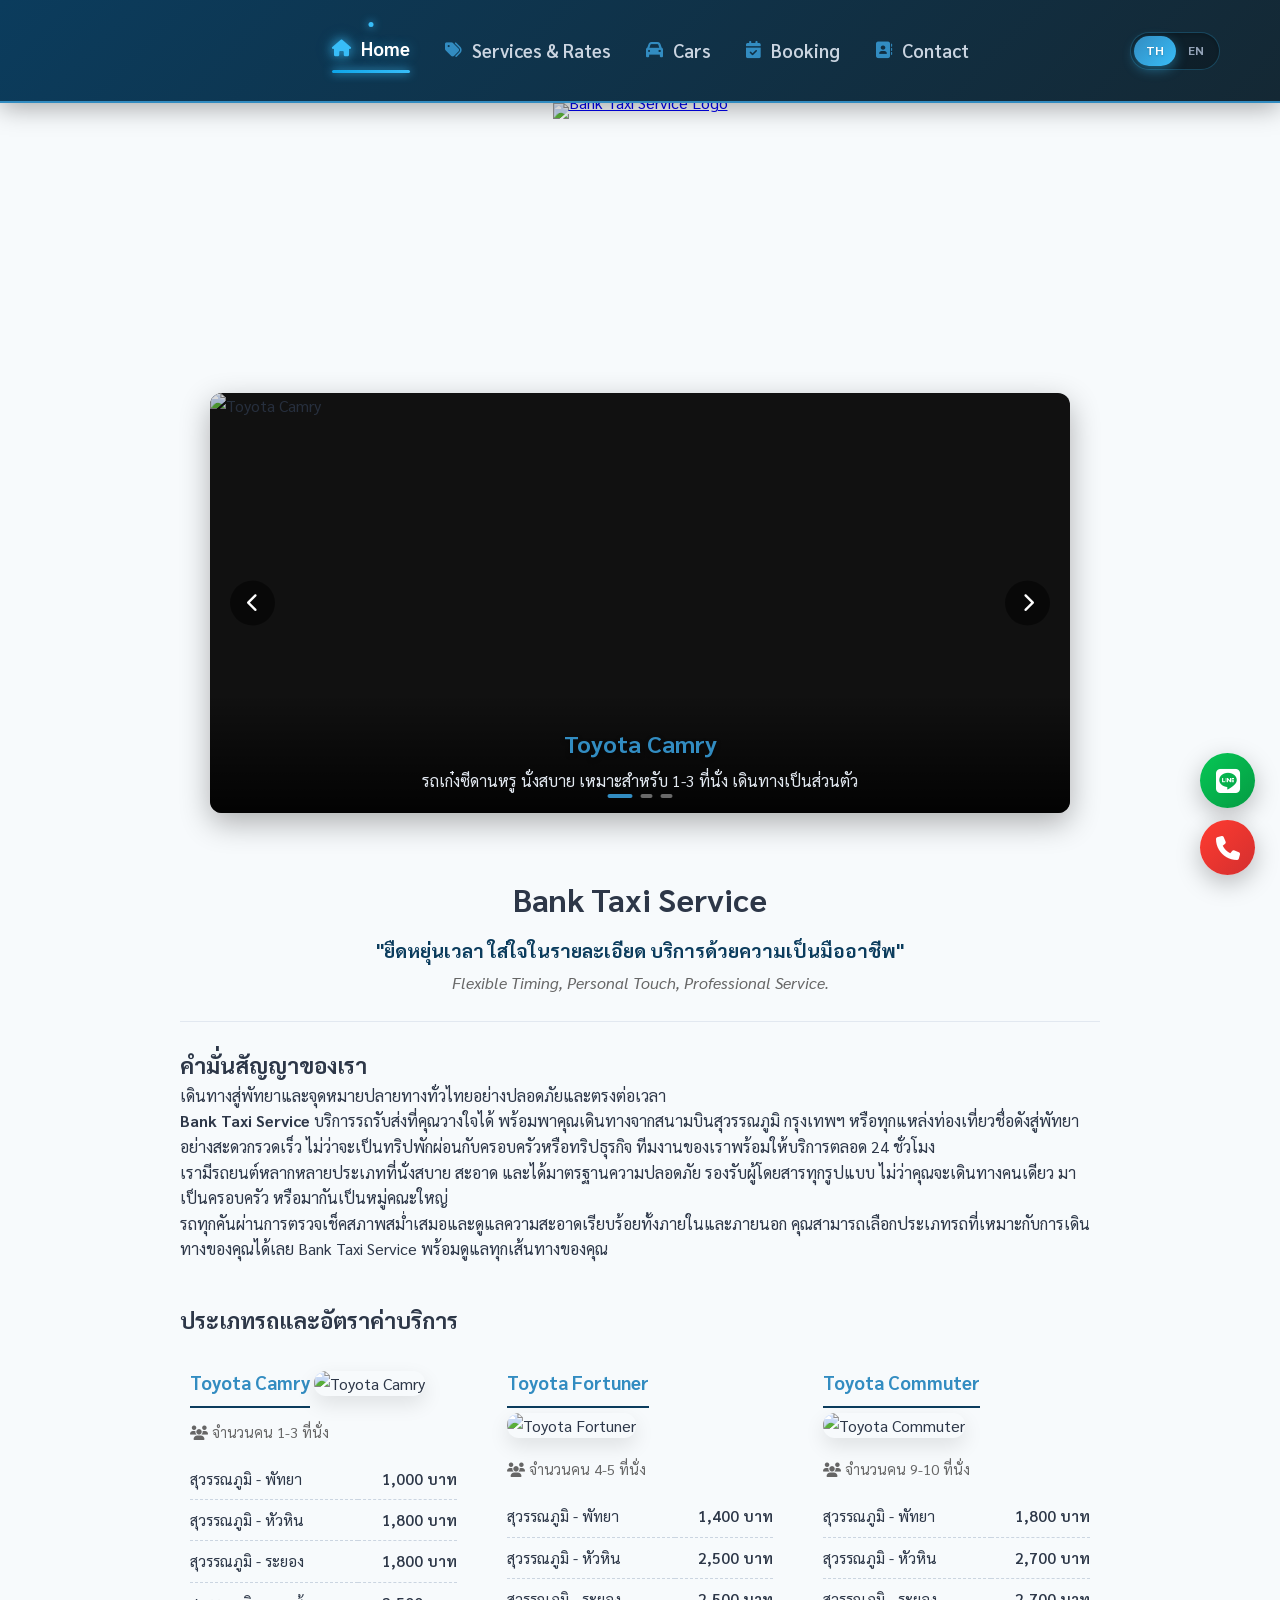
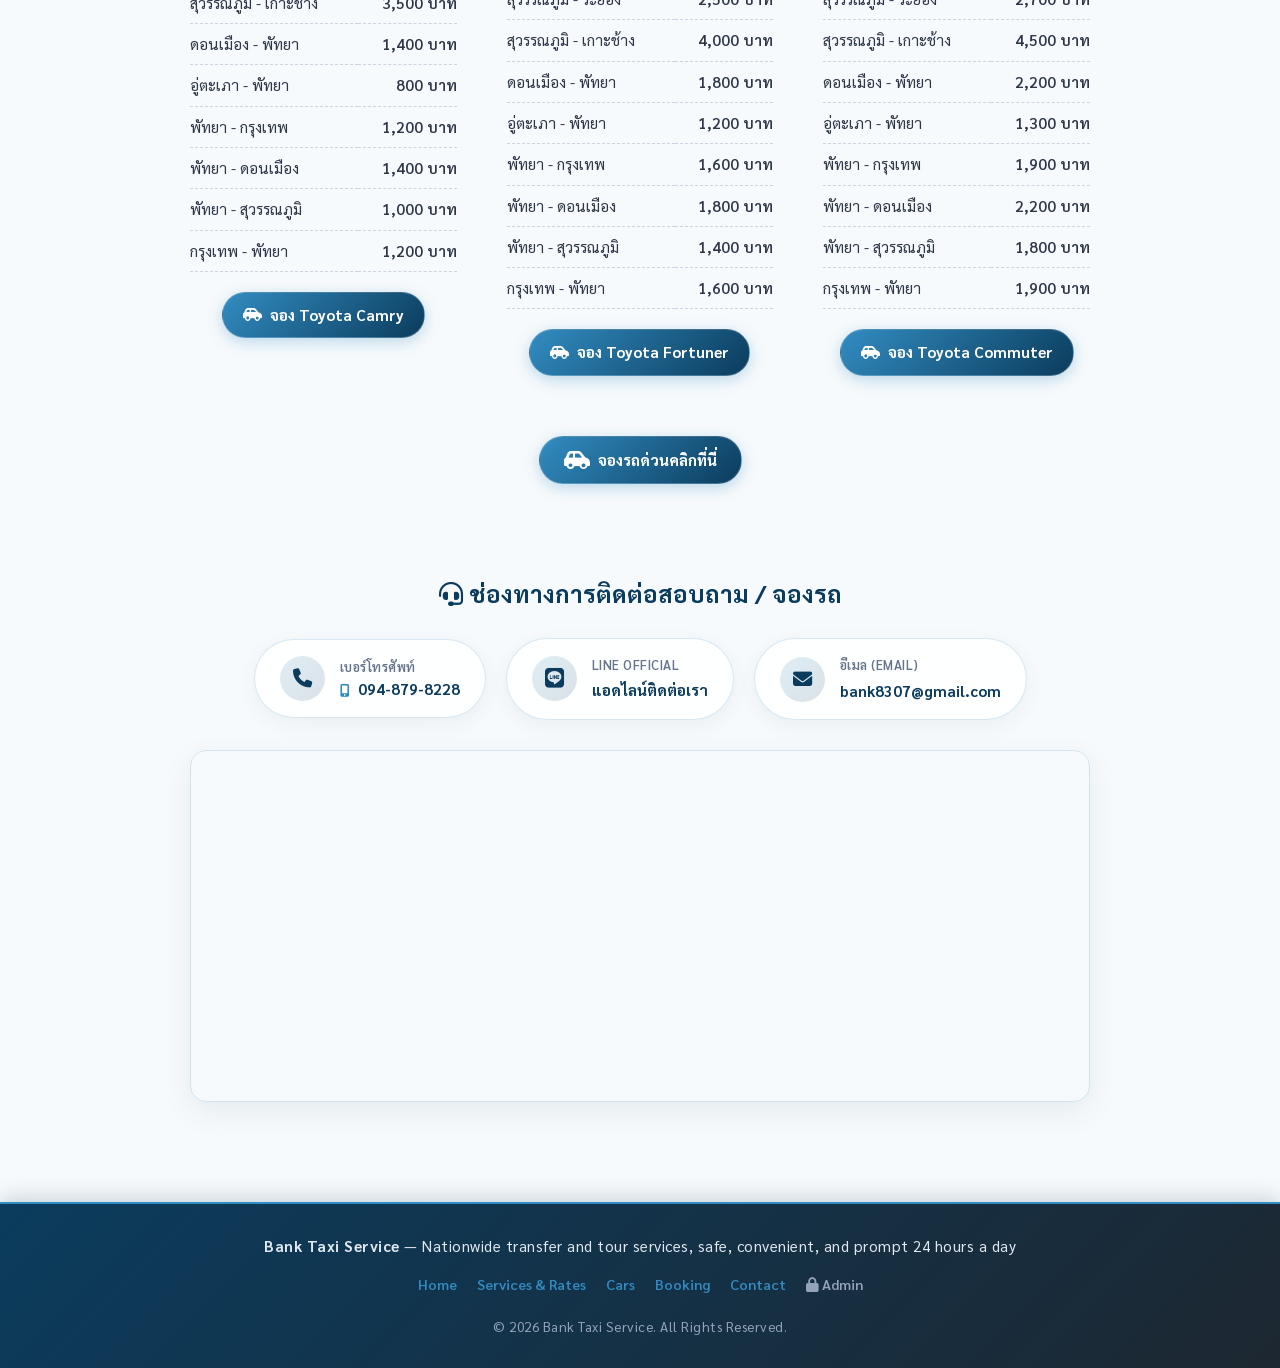
==== index.html @ 5763b97c "first commit" ====
<!DOCTYPE html>
<html lang="th">
<head>
    <meta charset="UTF-8">
    <meta name="viewport" content="width=device-width, initial-scale=1.0">
    <title>Bank Taxi Service - หน้าแรก</title>
    <link rel="stylesheet" href="style.css">
    <!-- Google Fonts - Sarabun -->
    <link href="https://fonts.googleapis.com/css2?family=Sarabun:wght@400;600;700&display=swap" rel="stylesheet">
    <!-- โหลดชุดไอคอน FontAwesome -->
    <link rel="stylesheet" href="https://cdnjs.cloudflare.com/ajax/libs/font-awesome/6.4.0/css/all.min.css">
    <style>
        :root {
            --primary: #0b3c5d;
            --secondary: #328cc1;
        }

        body {
            font-family: 'Sarabun', sans-serif;
            margin: 0;
            padding: 0;
            box-sizing: border-box;
        }

        /* 🌟 Modern Minimal & Floating Glow Header (ทันสมัย โดดเด่น ไม่มีกล่อง) */
header {
    background: linear-gradient(135deg, #0b3c5d, #142834);
    position: sticky;
    top: 0;
    z-index: 1000;
    box-shadow: 0 4px 25px rgba(0, 0, 0, 0.35);
    border-bottom: 2px solid #328cc1;
}

.header-wrapper {
    position: relative;
    max-width: 1200px;
    margin: 0 auto;
    padding: 16px 25px;
    display: flex;
    align-items: center;
    justify-content: center;
}

 /* Language Switcher */
        .language-switcher-top {
            position: absolute;
            top: 50%;
            right: 20px;
            transform: translateY(-50%);
            display: flex;
            align-items: center;
            background: rgba(0, 0, 0, 0.25);
            padding: 3px;
            border-radius: 50px;
            border: 1px solid rgba(56, 189, 248, 0.25);
            box-shadow: inset 0 2px 4px rgba(0, 0, 0, 0.2);
            z-index: 10;
        }

        .lang-btn {
            background: transparent;
            border: none;
            color: #94a3b8;
            padding: 5px 12px;
            border-radius: 50px;
            cursor: pointer;
            font-size: 0.78rem;
            font-weight: 700;
            transition: all 0.35s cubic-bezier(0.16, 1, 0.3, 1);
            text-decoration: none;
            display: inline-block;
            text-align: center;
        }

        .lang-btn:hover {
            color: #ffffff;
        }

        .lang-btn.active {
            background: linear-gradient(135deg, #328cc1, #38bdf8);
            color: #ffffff;
            box-shadow: 0 4px 12px rgba(56, 189, 248, 0.4);
            text-shadow: 0 1px 2px rgba(0, 0, 0, 0.2);
            transform: translateY(0);
        }


/* 🧭 เมนูนำทางแบบเปิดโล่ง ดีไซน์พรีเมียม */
.header-container {
    display: flex;
    justify-content: center;
    align-items: center;
}

.nav-menu {
    display: flex;
    justify-content: center;
    align-items: center;
    gap: 35px;
    list-style: none;
    margin: 0;
    padding: 0;
}

.nav-menu a {
    position: relative;
    color: #cbd5e1;
    text-decoration: none;
    font-size: 0.98rem;
    font-weight: 600;
    padding: 8px 0;
    transition: all 0.35s cubic-bezier(0.16, 1, 0.3, 1);
    display: flex;
    align-items: center;
    gap: 9px;
}

.nav-menu a i {
    font-size: 0.95rem;
    color: #328cc1;
    transition: all 0.35s ease;
}

.nav-menu a:hover {
    color: #ffffff;
    transform: translateY(-2px);
}

.nav-menu a:hover i {
    color: #38bdf8;
    transform: scale(1.2) rotate(-5deg);
}

/* 💡 ลูกเล่นเด่น: เส้นใต้เรืองแสงนุ่มนวลเวลา Hover */
.nav-menu a::after {
    content: '';
    position: absolute;
    bottom: -2px;
    left: 0;
    width: 0;
    height: 3px;
    background: linear-gradient(90deg, #328cc1, #38bdf8);
    border-radius: 3px;
    transition: width 0.35s cubic-bezier(0.16, 1, 0.3, 1);
}

.nav-menu a:hover::after {
    width: 100%;
}

/* ⭐ ดีไซน์เฉพาะหน้า Active: เลือกอันไหนอันนั้นเด่นและสวยเตะตาที่สุด */
.nav-menu a.active {
    color: #ffffff;
    font-weight: 700;
    text-shadow: 0 0 12px rgba(56, 189, 248, 0.4);
}

.nav-menu a.active i {
    color: #38bdf8;
    filter: drop-shadow(0 0 6px rgba(56, 189, 248, 0.6));
}

.nav-menu a.active::after {
    width: 100%;
    background: linear-gradient(90deg, #0ea5e9, #38bdf8);
    box-shadow: 0 0 10px #38bdf8;
}

/* จุดแสงประกายเล็กๆ บนเมนูที่เลือก (เพิ่มมิติความล้ำสมัย) */
.nav-menu a.active::before {
    content: '';
    position: absolute;
    top: -6px;
    left: 50%;
    transform: translateX(-50%);
    width: 5px;
    height: 5px;
    background: #38bdf8;
    border-radius: 50%;
    box-shadow: 0 0 8px #38bdf8;
}

/* 📱 Responsive สำหรับมือถือ */
@media (max-width: 768px) {
    .header-wrapper {
        padding: 12px 15px;
        justify-content: space-between;
    }
    
    .language-switcher-top {
        position: static;
        transform: none;
    }

    .header-container {
        width: 100%;
        overflow-x: auto;
        justify-content: flex-start;
        scrollbar-width: none; 
    }
    .header-container::-webkit-scrollbar {
        display: none;
    }

    .nav-menu {
        gap: 22px;
    }

    .nav-menu a {
        font-size: 0.88rem;
        white-space: nowrap;
    }
}

        /* 🌐 ปุ่มเปลี่ยนภาษาดีไซน์โมเดิร์นแคปซูลพรีเมียม ลอยมุมขวาบนสุด */
.language-switcher-top {
    position: absolute;
    top: 50%;
    right: 20px;
    transform: translateY(-50%);
    display: flex;
    align-items: center;
    background: rgba(0, 0, 0, 0.25);
    padding: 3px;
    border-radius: 50px;
    border: 1px solid rgba(56, 189, 248, 0.25);
    box-shadow: inset 0 2px 4px rgba(0, 0, 0, 0.2);
    z-index: 10;
}

.lang-btn {
    background: transparent;
    border: none;
    color: #94a3b8;
    padding: 5px 12px;
    border-radius: 50px;
    cursor: pointer;
    font-size: 0.78rem;
    font-weight: 700;
    transition: all 0.35s cubic-bezier(0.16, 1, 0.3, 1);
    text-decoration: none;
    display: inline-block;
    text-align: center;
}

.lang-btn:hover {
    color: #ffffff;
}

.lang-btn.active {
    background: linear-gradient(135deg, #328cc1, #38bdf8);
    color: #ffffff;
    box-shadow: 0 4px 12px rgba(56, 189, 248, 0.4);
    text-shadow: 0 1px 2px rgba(0, 0, 0, 0.2);
    transform: translateY(0);
}

/* 📱 Responsive สำหรับมือถือ */
@media (max-width: 768px) {
    .language-switcher-top {
        position: static;
        transform: none;
        margin-left: auto;
    }
}

       /* 🧭 จัดระเบียบเมนูด้านในสไตล์โมเดิร์นพรีเมียม */
.header-container {
    display: flex;
    justify-content: center;
    align-items: center;
    flex-wrap: wrap;
    padding-right: 0; /* เอาที่เว้นขวาออกเพราะปุ่มภาษาลอยอิสระแล้ว */
}

.nav-menu {
    display: flex;
    justify-content: center;
    align-items: center;
    gap: 35px;
    flex-wrap: wrap;
    list-style: none;
    margin: 0;
    padding: 0;
}

.nav-menu a {
    position: relative;
    color: #cbd5e1;
    text-decoration: none;
    font-size: 1.15rem; /* ขยายขนาดตัวอักษรให้เด่นชัดขึ้นตามต้องการ */
    font-weight: 600;
    padding: 8px 0;
    border-radius: 0; /* เอาความโค้งบล็อกออก */
    background: transparent !important; /* ตัดพื้นหลังบล็อกออกทั้งหมด */
    display: flex;
    align-items: center;
    gap: 10px;
    transition: all 0.35s cubic-bezier(0.16, 1, 0.3, 1);
}

.nav-menu a i {
    font-size: 1.05rem;
    color: #328cc1;
    transition: all 0.35s ease;
}

/* เอฟเฟกต์เมื่อชี้เมาส์ (Hover) */
.nav-menu a:hover {
    color: #ffffff;
    transform: translateY(-3px);
    background: transparent !important;
}

.nav-menu a:hover i {
    color: #38bdf8;
    transform: scale(1.2) rotate(-5deg);
}

/* เส้นเรืองแสงวิ่งรองรับด้านล่างเวลานำเมาส์ไปชี้ */
.nav-menu a::after {
    content: '';
    position: absolute;
    bottom: -2px;
    left: 0;
    width: 0;
    height: 3px;
    background: linear-gradient(90deg, #328cc1, #38bdf8);
    border-radius: 3px;
    transition: width 0.35s cubic-bezier(0.16, 1, 0.3, 1);
}

.nav-menu a:hover::after {
    width: 100%;
}

/* ⭐ ดีไซน์เฉพาะหน้า Active: เลือกอันไหนอันนั้นเด่นสะดุดตาที่สุด */
.nav-menu a.active {
    color: #ffffff !important;
    font-weight: 700;
    background: transparent !important;
    transform: translateY(-2px);
    text-shadow: 0 0 12px rgba(56, 189, 248, 0.4);
}

.nav-menu a.active i {
    color: #38bdf8;
    filter: drop-shadow(0 0 6px rgba(56, 189, 248, 0.6));
}

.nav-menu a.active::after {
    width: 100%;
    background: linear-gradient(90deg, #0ea5e9, #38bdf8);
    box-shadow: 0 0 10px #38bdf8;
}

/* จุดแสงประกายเล็กๆ ด้านบนเมนูที่เลือก เพิ่มความล้ำสมัย */
.nav-menu a.active::before {
    content: '';
    position: absolute;
    top: -4px;
    left: 50%;
    transform: translateX(-50%);
    width: 5px;
    height: 5px;
    background: #38bdf8;
    border-radius: 50%;
    box-shadow: 0 0 8px #38bdf8;
}

/* 📱 Responsive สำหรับมือถือ */
@media (max-width: 768px) {
    .nav-menu {
        gap: 22px;
    }
    .nav-menu a {
        font-size: 0.95rem;
    }
}

        /* พื้นที่ใส่โลโก้ */
        .logo-area {
            display: flex;
            justify-content: center;
            align-items: center;
            width: 100%;
            margin-bottom: -100px;
        }

        .logo-area a {
            display: inline-block;
            line-height: 0;
            border: none !important;
            outline: none !important;
            background: transparent !important;
            box-shadow: none !important;
        }

        .logo-area img {
            height: 400px; 
            max-height: 40vh;
            width: auto;   
            display: block;
            border: none !important;
            outline: none !important;
            box-shadow: none !important;
            background: transparent !important;
        }

        /* 🎬 สไตล์สไลด์โชว์รถแบบภาพยนตร์ (Cinematic Slider) */
        .car-slider-section {
            max-width: 900px;
            margin: 30px auto 40px auto;
            position: relative;
            padding: 0 20px;
        }

        .cinema-slider {
            position: relative;
            width: 100%;
            height: 420px;
            background: #111;
            border-radius: 12px;
            overflow: hidden;
            box-shadow: 0 10px 30px rgba(0,0,0,0.3);
        }

        .slide-item {
            position: absolute;
            top: 0;
            left: 0;
            width: 100%;
            height: 100%;
            opacity: 0;
            visibility: hidden;
            transition: opacity 1s ease-in-out, transform 1s ease-in-out;
            transform: scale(1.05);
            display: flex;
            flex-direction: column;
            justify-content: flex-end;
        }

        .slide-item.active {
            opacity: 1;
            visibility: visible;
            transform: scale(1);
        }

        .slide-item img {
            position: absolute;
            top: 0;
            left: 0;
            width: 100%;
            height: 100%;
            object-fit: cover;
            filter: brightness(0.85);
        }

        /* กล่องข้อความบรรยายใต้ภาพสไตล์หนัง */
        .slide-caption {
            position: relative;
            z-index: 2;
            background: linear-gradient(to top, rgba(0,0,0,0.85), transparent);
            color: #ffffff;
            padding: 30px 20px 20px 20px;
            text-align: center;
        }

        .slide-caption h3 {
            margin: 0 0 5px 0;
            font-size: 1.5rem;
            color: #328cc1;
            text-shadow: 0 2px 4px rgba(0,0,0,0.5);
        }

        .slide-caption p {
            margin: 0;
            font-size: 1rem;
            color: #e2e8f0;
        }

        /* ปุ่มกดเลื่อนซ้าย-ขวา */
        .slider-btn {
            position: absolute;
            top: 50%;
            transform: translateY(-50%);
            background: rgba(0, 0, 0, 0.5);
            color: white;
            border: none;
            width: 45px;
            height: 45px;
            border-radius: 50%;
            cursor: pointer;
            font-size: 1.2rem;
            z-index: 10;
            transition: background 0.3s, transform 0.3s;
            display: flex;
            align-items: center;
            justify-content: center;
        }

        .slider-btn:hover {
            background: rgba(11, 60, 93, 0.8);
            transform: translateY(-50%) scale(1.1);
        }

        .prev-btn { left: 20px; }
        .next-btn { right: 20px; }

        /* จุดไข่ปลาบอกตำแหน่งสไลด์ */
        .slider-dots {
            position: absolute;
            bottom: 15px;
            left: 50%;
            transform: translateX(-50%);
            display: flex;
            gap: 8px;
            z-index: 10;
        }

        .dot {
            width: 12px;
            height: 4px;
            background: rgba(255, 255, 255, 0.4);
            border-radius: 2px;
            cursor: pointer;
            transition: background 0.3s, width 0.3s;
        }

        .dot.active {
            background: #328cc1;
            width: 25px;
        }

        /* Container พื้นหลังเรียบ */
        .container {
            max-width: 1000px;
            margin: 40px auto;
            padding: 20px 40px;
            background: transparent;
        }

        .centered-flex-row {
            display: flex;
            justify-content: center;
            align-items: center;
            gap: 15px;
            flex-wrap: wrap;
            text-align: center;
        }

        /* ตารางราคา */
        .rates-section {
            margin-top: 40px;
        }
        .rates-grid {
            display: grid;
            grid-template-columns: repeat(auto-fit, minmax(280px, 1fr));
            gap: 30px;
            margin-top: 20px;
        }
        .rate-column {
            background: transparent;
            padding: 0;
            box-shadow: none;
            border: none;
        }
        .rate-column h3 {
            color: var(--secondary);
            margin-bottom: 5px;
            border-bottom: 2px solid var(--primary);
            padding-bottom: 8px;
            display: inline-block;
        }
        .rate-column table {
            width: 100%;
            border-collapse: collapse;
            margin-top: 15px;
        }
        .rate-column table td {
            padding: 8px 0;
            border-bottom: 1px dashed #cbd5e1;
            font-size: 0.95rem;
        }
        .rate-column table td:last-child {
            text-align: right;
            font-weight: 600;
        }
        /* จัดแต่งรูปภาพในคอลัมน์ตารางราคาให้สวยงามและขนาดพอดี */
.rate-column img {
    width: 100%;
    height: 180px;
    object-fit: cover;
    border-radius: 8px;
    margin-bottom: 10px;
    box-shadow: 0 4px 10px rgba(0, 0, 0, 0.1);
}

        /* Responsive สำหรับมือถือทุกขนาดหน้าจอ */
        @media (max-width: 768px) {
            .header-wrapper {
                padding: 10px 10px;
            }
            .language-switcher-top {
                top: 6px;
                right: 10px;
            }
            .lang-btn {
                padding: 2px 6px;
                font-size: 0.7rem;
            }
            .header-container {
                padding-right: 50px;
                padding-top: 5px;
            }
            .nav-menu {
                gap: 8px;
            }
            .nav-menu a {
                font-size: 0.8rem;
                padding: 4px 8px;
            }
            .cinema-slider {
                height: 250px;
            }
            .container {
                padding: 15px 20px;
                margin: 20px auto;
            }
            .logo-area {
                margin-bottom: -50px;
            }
            .logo-area img {
                height: 250px;
            }
        }
        /* สไตล์ปุ่มจองรถสุดพรีเมียมและโดดเด่น */
.btn-booking-glow {
    display: inline-flex;
    align-items: center;
    gap: 10px;
    background: linear-gradient(135deg, #328cc1, #0b3c5d);
    color: #ffffff !important;
    padding: 14px 35px;
    font-size: 1.15rem;
    font-weight: 700;
    text-decoration: none;
    border-radius: 50px; /* ขอบมนวงรี ทันสมัย */
    box-shadow: 0 6px 20px rgba(50, 140, 193, 0.4);
    transition: all 0.3s ease;
    animation: pulseGlow 2s infinite; /* เอฟเฟกต์กระพริบเบาๆ ดึงดูดสายตา */
}

.btn-booking-glow:hover {
    transform: translateY(-4px) scale(1.03);
    box-shadow: 0 10px 25px rgba(50, 140, 193, 0.6);
    background: linear-gradient(135deg, #0b3c5d, #328cc1);
}

/* เอฟเฟกต์แสงเงากระพริบเบาๆ ดึงดูดความสนใจ */
@keyframes pulseGlow {
    0% {
        box-shadow: 0 0 0 0 rgba(50, 140, 193, 0.4);
    }
    70% {
        box-shadow: 0 0 0 15px rgba(50, 140, 193, 0);
    }
    100% {
        box-shadow: 0 0 0 0 rgba(50, 140, 193, 0);
    }
}
/* 🌟 ปุ่มลัดติดต่อด่วนลอยมุมขวาล่าง (Floating Contact) - สมูทขึ้น */
.floating-contact {
    position: fixed;
    bottom: 25px;
    right: 25px;
    display: flex;
    flex-direction: column;
    gap: 12px;
    z-index: 999;
}

.float-btn {
    width: 55px;
    height: 55px;
    border-radius: 50%;
    display: flex;
    align-items: center;
    justify-content: center;
    color: #ffffff;
    font-size: 1.5rem;
    box-shadow: 0 8px 25px rgba(0,0,0,0.2);
    transition: all 0.4s cubic-bezier(0.16, 1, 0.3, 1); /* ค่าความสมูทระดับพรีเมียม */
    text-decoration: none;
}

.float-btn.line {
    background: linear-gradient(135deg, #06c755, #059b43);
}

.float-btn.phone {
    background: linear-gradient(135deg, #ff3b30, #d32f2f);
}

.float-btn:hover {
    transform: scale(1.15) translateY(-5px);
    box-shadow: 0 14px 35px rgba(0,0,0,0.3);
}

/* 📞 กล่องรวมช่องทางการติดต่อสไตล์โมเดิร์น */
.contact-card-section {
    background: transparent;
    padding: 30px 10px;
    margin: 40px auto;
    text-align: center;
}

.contact-card-section h3 {
    font-size: 1.5rem;
    color: var(--primary);
    margin-bottom: 25px;
    font-weight: 700;
}

.contact-grid {
    display: flex;
    justify-content: center;
    align-items: center;
    flex-wrap: wrap;
    gap: 20px;
    margin-top: 15px;
}

.contact-item {
    display: flex;
    align-items: center;
    gap: 15px;
    background: rgba(255, 255, 255, 0.9);
    backdrop-filter: blur(12px);
    padding: 16px 25px;
    border-radius: 50px;
    border: 1px solid rgba(50, 140, 193, 0.15);
    box-shadow: 0 8px 25px rgba(11, 60, 93, 0.05);
    transition: all 0.4s cubic-bezier(0.16, 1, 0.3, 1); /* เอฟเฟกต์ยกตัวนุ่มนวล */
}

.contact-item:hover {
    transform: translateY(-6px);
    border-color: var(--secondary);
    box-shadow: 0 14px 30px rgba(50, 140, 193, 0.12);
    background: #ffffff;
}

.contact-icon {
    width: 45px;
    height: 45px;
    background: linear-gradient(135deg, rgba(50, 140, 193, 0.12), rgba(11, 60, 93, 0.12));
    color: var(--primary);
    border-radius: 50%;
    display: flex;
    align-items: center;
    justify-content: center;
    font-size: 1.2rem;
    transition: all 0.4s ease;
}

.contact-item:hover .contact-icon {
    background: var(--primary);
    color: #ffffff;
}

.contact-details {
    text-align: left;
}

.contact-details h4 {
    margin: 0 0 2px 0;
    font-size: 0.8rem;
    color: #64748b;
    font-weight: 600;
    text-transform: uppercase;
    letter-spacing: 0.5px;
}

.contact-details a, .contact-details p {
    margin: 0;
    font-size: 0.95rem;
    font-weight: 700;
    color: #0b3c5d;
    text-decoration: none;
    line-height: 1.4;
    transition: color 0.3s ease;
}

.contact-details a:hover {
    color: var(--secondary);
}

.phone-group {
    display: flex;
    flex-direction: column;
    gap: 3px;
}

.phone-link {
    font-size: 0.95rem;
    font-weight: 700;
    color: #0b3c5d;
    text-decoration: none;
}

/* 🗺️ สไตล์กล่องแผนที่พรีเมียม สมูทเข้ากับเว็บ */
.map-container {
    max-width: 900px;
    margin: 30px auto 10px auto;
    border-radius: 16px;
    overflow: hidden;
    border: 1px solid rgba(50, 140, 193, 0.2);
    box-shadow: 0 10px 30px rgba(11, 60, 93, 0.08);
    transition: all 0.4s ease;
}

.map-container:hover {
    box-shadow: 0 15px 35px rgba(11, 60, 93, 0.15);
}

.map-container iframe {
    width: 100%;
    height: 350px;
    border: 0;
    display: block;
}

.float-btn {
    width: 55px;
    height: 55px;
    border-radius: 50%;
    display: flex;
    align-items: center;
    justify-content: center;
    color: #ffffff;
    font-size: 1.5rem;
    box-shadow: 0 8px 25px rgba(0,0,0,0.25);
    transition: all 0.3s cubic-bezier(0.4, 0, 0.2, 1);
    text-decoration: none;
}

.float-btn.line {
    background: linear-gradient(135deg, #06c755, #059b43);
}

.float-btn.phone {
    background: linear-gradient(135deg, #ff3b30, #d32f2f);
}

.float-btn:hover {
    transform: scale(1.12) translateY(-4px);
    box-shadow: 0 12px 30px rgba(0,0,0,0.35);
}

/* 📞 กล่องรวมช่องทางการติดต่อสไตล์โมเดิร์น (ไม่เป็นบล็อกทึบ) */
.contact-card-section {
    background: transparent; /* เอาพื้นหลังบล็อกออก ให้กลกลืนไปกับหน้าเว็บ */
    padding: 30px 10px;
    margin: 40px auto;
    text-align: center;
}

.contact-card-section h3 {
    font-size: 1.5rem;
    color: var(--primary);
    margin-bottom: 25px;
    font-weight: 700;
}

.contact-grid {
    display: flex;
    justify-content: center;
    align-items: center;
    flex-wrap: wrap;
    gap: 20px;
    margin-top: 15px;
}

.contact-item {
    display: flex;
    align-items: center;
    gap: 15px;
    background: rgba(255, 255, 255, 0.85);
    backdrop-filter: blur(10px); /* เพิ่มลูกเล่นกระจกฝ้า (Glassmorphism) */
    padding: 16px 25px;
    border-radius: 50px; /* ทำทรงแคปซูลมนสวยงาม ไม่เป็นเหลี่ยม */
    border: 1px solid rgba(50, 140, 193, 0.2);
    box-shadow: 0 6px 20px rgba(11, 60, 93, 0.06);
    transition: all 0.3s ease;
}

.contact-item:hover {
    transform: translateY(-5px);
    border-color: var(--secondary);
    box-shadow: 0 12px 25px rgba(50, 140, 193, 0.15);
    background: #ffffff;
}

.contact-icon {
    width: 45px;
    height: 45px;
    background: linear-gradient(135deg, rgba(50, 140, 193, 0.15), rgba(11, 60, 93, 0.15));
    color: var(--primary);
    border-radius: 50%;
    display: flex;
    align-items: center;
    justify-content: center;
    font-size: 1.2rem;
    transition: all 0.3s ease;
}

.contact-item:hover .contact-icon {
    background: var(--primary);
    color: #ffffff;
}

.contact-details {
    text-align: left;
}

.contact-details h4 {
    margin: 0 0 2px 0;
    font-size: 0.8rem;
    color: #64748b;
    font-weight: 600;
    text-transform: uppercase;
    letter-spacing: 0.5px;
}

.contact-details a, .contact-details p {
    margin: 0;
    font-size: 0.95rem;
    font-weight: 700;
    color: #0b3c5d;
    text-decoration: none;
    line-height: 1.4;
}

.contact-details a:hover {
    color: var(--secondary);
}
/* 🌟 ส่วนท้ายเว็บไซต์ (Footer) สไตล์พรีเมียม */
footer {
    background: linear-gradient(135deg, #0b3c5d, #1d2731);
    color: #ffffff;
    text-align: center;
    padding: 30px 20px;
    margin-top: 60px;
    border-top: 2px solid #328cc1;
    box-shadow: 0 -4px 20px rgba(11, 60, 93, 0.2);
}

.footer-content {
    max-width: 1000px;
    margin: 0 auto;
    display: flex;
    flex-direction: column;
    gap: 10px;
    align-items: center;
}

.footer-content p {
    margin: 0;
    font-size: 0.95rem;
    color: #e2e8f0;
    letter-spacing: 0.5px;
}

.footer-links {
    display: flex;
    gap: 20px;
    margin-top: 5px;
}

.footer-links a {
    color: #328cc1;
    text-decoration: none;
    font-size: 0.9rem;
    font-weight: 600;
    transition: color 0.3s ease;
}

.footer-links a:hover {
    color: #ffffff;
    text-decoration: underline;
}
/* 🚗 สไตล์ตารางราคาแบบไม่มีกล่อง (สะอาดตา โล่งโปร่ง) */
.rate-column {
    background: transparent !important;
    border: none !important;
    padding: 10px;
    box-shadow: none !important;
    transition: transform 0.3s ease;
}

/* เอฟเฟกต์เวลาเอาเมาส์ชี้ทั้งคอลัมน์ (ขยับลอยขึ้นนุ่มๆ) */
.rate-column:hover {
    transform: translateY(-5px);
}

.rate-column img {
    width: 100%;
    height: 180px;
    object-fit: cover;
    border-radius: 12px;
    margin-bottom: 12px;
    box-shadow: 0 8px 20px rgba(0, 0, 0, 0.1);
    transition: all 0.4s ease;
}

.rate-column:hover img {
    transform: scale(1.03);
    box-shadow: 0 12px 25px rgba(56, 189, 248, 0.25);
}

/* ✨ ปุ่มจองรถสุดพรีเมียม (โดดเด่นน่ากดทันทีเมื่อชี้) */
.btn-booking-glow {
    display: inline-flex;
    align-items: center;
    justify-content: center;
    gap: 8px;
    background: linear-gradient(135deg, #328cc1, #0b3c5d);
    color: #ffffff !important;
    padding: 11px 24px;
    font-size: 0.95rem;
    font-weight: 700;
    text-decoration: none;
    border-radius: 50px;
    box-shadow: 0 4px 15px rgba(50, 140, 193, 0.3);
    transition: all 0.35s cubic-bezier(0.16, 1, 0.3, 1);
    border: 1px solid rgba(255, 255, 255, 0.2);
}

/* เอฟเฟกต์ตอนเอาเมาส์ชี้ปุ่มจอง (เรืองแสงขยายใหญ่ขึ้นทันที) */
.btn-booking-glow:hover {
    transform: translateY(-3px) scale(1.06);
    background: linear-gradient(135deg, #0ea5e9, #328cc1);
    box-shadow: 0 10px 25px rgba(56, 189, 248, 0.5);
    border-color: #38bdf8;
}

.btn-booking-glow:active {
    transform: translateY(-1px) scale(1.02);
}

    </style>
</head>
<body>
    <header>
        <div class="header-wrapper">
            <!-- ปุ่มเปลี่ยนภาษาตรึงมุมขวาบนสุดเสมอ และย่อ/ขยายตามหน้าจออัตโนมัติ -->
            <div class="language-switcher-top">
                <a href="index.html" class="lang-btn active">TH</a>
                <a href="index-en.html" class="lang-btn">EN</a>
            </div>

            <div class="header-container">
                <!-- Navigation Links -->
                <nav class="nav-menu">
                    <a href="index.html" class="active"><i class="fa-solid fa-house"></i> Home</a>
                    <a href="services.html"><i class="fa-solid fa-tags"></i> Services & Rates</a>
                    <a href="cars.html"><i class="fa-solid fa-car"></i> Cars</a>
                    <a href="booking.html"><i class="fa-solid fa-calendar-check"></i> Booking</a>
                    <a href="contact.html"><i class="fa-solid fa-address-book"></i> Contact</a>
                </nav>
            </div>
        </div>
    </header>

    <!-- พื้นที่ใส่โลโก้ -->
    <div class="logo-area">
        <a href="index.html">
            <img src="https://cdn.discordapp.com/attachments/1519030341564764331/1536790163772940398/banktaxiservice-removebg-preview.png?ex=6a7caedf&is=6a7b5d5f&hm=d2f92a8938c5fba8a1c45aa0d7a9c8dda54949da973524910ed694a3c0c37fad&" alt="Bank Taxi Service Logo">
        </a>
    </div>

    <!-- 🎬 โซนสไลด์โชว์รถ 3 คัน (สไตล์ภาพยนตร์) -->
    <section class="car-slider-section ">
        <div class="cinema-slider" id="cinemaSlider ">
            <!-- รถคันที่ 1: Toyota Camry -->
            <div class="slide-item active">
                <img src="https://images.unsplash.com/photo-1621007947382-bb3c3994e3fb?auto=format&fit=crop&w=1200&q=80" alt="Toyota Camry">
                <div class="slide-caption">
                    <h3>Toyota Camry</h3>
                    <p>รถเก๋งซีดานหรู นั่งสบาย เหมาะสำหรับ 1-3 ที่นั่ง เดินทางเป็นส่วนตัว</p>
                </div>
            </div>

            <!-- รถคันที่ 2: Toyota Fortuner -->
            <div class="slide-item">
                <img src="https://images.unsplash.com/photo-1533473359331-0135ef1b58bf?auto=format&fit=crop&w=1200&q=80" alt="Toyota Fortuner">
                <div class="slide-caption">
                    <h3>Toyota Fortuner</h3>
                    <p>รถ SUV พรีเมียม ลุยได้ทุกเส้นทาง พื้นที่กว้างขวาง รองรับ 4-5 ที่นั่ง</p>
                </div>
            </div>

            <!-- รถคันที่ 3: Toyota Commuter -->
            <div class="slide-item">
                <img src="https://images.unsplash.com/photo-1544620347-c4fd4a3d5957?auto=format&fit=crop&w=1200&q=80" alt="Toyota Commuter">
                <div class="slide-caption">
                    <h3>Toyota Commuter</h3>
                    <p>รถตู้ VIP ปรับแต่งพิเศษนั่งสบาย เหมาะสำหรับเดินทางเป็นหมู่คณะ 9-10 ที่นั่ง</p>
                </div>
            </div>

            <!-- ปุ่มกดเลื่อน -->
            <button class="slider-btn prev-btn" onclick="moveSlide(-1)"><i class="fa-solid fa-chevron-left"></i></button>
            <button class="slider-btn next-btn" onclick="moveSlide(1)"><i class="fa-solid fa-chevron-right"></i></button>

            <!-- จุดไข่ปลา (Dots) -->
            <div class="slider-dots">
                <span class="dot active" onclick="currentSlide(0)"></span>
                <span class="dot" onclick="currentSlide(1)"></span>
                <span class="dot" onclick="currentSlide(2)"></span>
            </div>
        </div>
    </section>

    <div class="container">
        <!-- สโลแกนหลัก -->
        <div style="text-align: center; margin-bottom: 10px;">
            <h1>Bank Taxi Service</h1>
            <div class="centered-flex-row" style="margin-top: 10px;">
                <p style="font-size: 1.2rem; color: var(--primary); font-weight: bold; margin: 0;">
                    "ยืดหยุ่นเวลา ใส่ใจในรายละเอียด บริการด้วยความเป็นมืออาชีพ"
                </p>
            </div>
           
            <div class="centered-flex-row" style="margin-top: 5px;">
                <p style="font-style: italic; color: #666; margin: 0;">Flexible Timing, Personal Touch, Professional Service.</p>
            </div>
        </div>

        <hr style="margin: 25px 0; border: 0; border-top: 1px solid #e2e8f0;">

        <!-- ข้อมูลประชาสัมพันธ์ / คำมั่นสัญญา -->
        <section style="margin-bottom: 40px;">
            <h2 style="font-size: 1.4rem;">คำมั่นสัญญาของเรา</h2>
            <p>เดินทางสู่พัทยาและจุดหมายปลายทางทั่วไทยอย่างปลอดภัยและตรงต่อเวลา</p>
            <p><strong>Bank Taxi Service</strong> บริการรถรับส่งที่คุณวางใจได้ พร้อมพาคุณเดินทางจากสนามบินสุวรรณภูมิ กรุงเทพฯ หรือทุกแหล่งท่องเที่ยวชื่อดังสู่พัทยาอย่างสะดวกรวดเร็ว ไม่ว่าจะเป็นทริปพักผ่อนกับครอบครัวหรือทริปธุรกิจ ทีมงานของเราพร้อมให้บริการตลอด 24 ชั่วโมง</p>
            <p>เรามีรถยนต์หลากหลายประเภทที่นั่งสบาย สะอาด และได้มาตรฐานความปลอดภัย รองรับผู้โดยสารทุกรูปแบบ ไม่ว่าคุณจะเดินทางคนเดียว มาเป็นครอบครัว หรือมากันเป็นหมู่คณะใหญ่</p>
            <p>รถทุกคันผ่านการตรวจเช็คสภาพสม่ำเสมอและดูแลความสะอาดเรียบร้อยทั้งภายในและภายนอก คุณสามารถเลือกประเภทรถที่เหมาะกับการเดินทางของคุณได้เลย Bank Taxi Service พร้อมดูแลทุกเส้นทางของคุณ</p>
        </section>

        <!-- ข้อมูลรถและตารางราคา -->
        <section class="rates-section">
    <h2 style="font-size: 1.4rem; margin-bottom: 20px;">ประเภทรถและอัตราค่าบริการ</h2>
    
    <div class="rates-grid">
        <!-- 1. Toyota Camry -->
        <div class="rate-column">
            <h3>Toyota Camry</h3>
            <img src="https://images.unsplash.com/photo-1621007947382-bb3c3994e3fb?auto=format&fit=crop&w=1200&q=80" alt="Toyota Camry">
            <p style="font-size: 0.9rem; color: #666; margin: 8px 0 15px 0;"><i class="fa-solid fa-users"></i> จำนวนคน 1-3 ที่นั่ง</p>
            <table>
                <tr><td>สุวรรณภูมิ - พัทยา</td><td>1,000 บาท</td></tr>
                <tr><td>สุวรรณภูมิ - หัวหิน</td><td>1,800 บาท</td></tr>
                <tr><td>สุวรรณภูมิ - ระยอง</td><td>1,800 บาท</td></tr>
                <tr><td>สุวรรณภูมิ - เกาะช้าง</td><td>3,500 บาท</td></tr>
                <tr><td>ดอนเมือง - พัทยา</td><td>1,400 บาท</td></tr>
                <tr><td>อู่ตะเภา - พัทยา</td><td>800 บาท</td></tr>
                <tr><td>พัทยา - กรุงเทพ</td><td>1,200 บาท</td></tr>
                <tr><td>พัทยา - ดอนเมือง</td><td>1,400 บาท</td></tr>
                <tr><td>พัทยา - สุวรรณภูมิ</td><td>1,000 บาท</td></tr>
                <tr><td>กรุงเทพ - พัทยา</td><td>1,200 บาท</td></tr>
            </table>
            <!-- ปุ่มจองเฉพาะรุ่น Camry -->
            <div style="text-align: center; margin-top: 20px;">
                <a href="booking.html" class="btn-booking-glow" style="padding: 10px 20px; font-size: 0.95rem;">
                    <i class="fa-solid fa-car-side"></i> จอง Toyota Camry
                </a>
            </div>
        </div>

        <!-- 2. Toyota Fortuner -->
        <div class="rate-column">
            <h3>Toyota Fortuner</h3>
            <img src="https://images.unsplash.com/photo-1533473359331-0135ef1b58bf?auto=format&fit=crop&w=1200&q=80" alt="Toyota Fortuner">
            <p style="font-size: 0.9rem; color: #666; margin: 8px 0 15px 0;"><i class="fa-solid fa-users"></i> จำนวนคน 4-5 ที่นั่ง</p>
            <table>
                <tr><td>สุวรรณภูมิ - พัทยา</td><td>1,400 บาท</td></tr>
                <tr><td>สุวรรณภูมิ - หัวหิน</td><td>2,500 บาท</td></tr>
                <tr><td>สุวรรณภูมิ - ระยอง</td><td>2,500 บาท</td></tr>
                <tr><td>สุวรรณภูมิ - เกาะช้าง</td><td>4,000 บาท</td></tr>
                <tr><td>ดอนเมือง - พัทยา</td><td>1,800 บาท</td></tr>
                <tr><td>อู่ตะเภา - พัทยา</td><td>1,200 บาท</td></tr>
                <tr><td>พัทยา - กรุงเทพ</td><td>1,600 บาท</td></tr>
                <tr><td>พัทยา - ดอนเมือง</td><td>1,800 บาท</td></tr>
                <tr><td>พัทยา - สุวรรณภูมิ</td><td>1,400 บาท</td></tr>
                <tr><td>กรุงเทพ - พัทยา</td><td>1,600 บาท</td></tr>
            </table>
            <!-- ปุ่มจองเฉพาะรุ่น Fortuner -->
            <div style="text-align: center; margin-top: 20px;">
                <a href="booking.html" class="btn-booking-glow" style="padding: 10px 20px; font-size: 0.95rem;">
                    <i class="fa-solid fa-car-side"></i> จอง Toyota Fortuner
                </a>
            </div>
        </div>

        <!-- 3. Toyota Commuter -->
        <div class="rate-column">
            <h3>Toyota Commuter</h3>
            <img src="https://images.unsplash.com/photo-1544620347-c4fd4a3d5957?auto=format&fit=crop&w=1200&q=80" alt="Toyota Commuter">
            <p style="font-size: 0.9rem; color: #666; margin: 8px 0 15px 0;"><i class="fa-solid fa-users"></i> จำนวนคน 9-10 ที่นั่ง</p>
            <table>
                <tr><td>สุวรรณภูมิ - พัทยา</td><td>1,800 บาท</td></tr>
                <tr><td>สุวรรณภูมิ - หัวหิน</td><td>2,700 บาท</td></tr>
                <tr><td>สุวรรณภูมิ - ระยอง</td><td>2,700 บาท</td></tr>
                <tr><td>สุวรรณภูมิ - เกาะช้าง</td><td>4,500 บาท</td></tr>
                <tr><td>ดอนเมือง - พัทยา</td><td>2,200 บาท</td></tr>
                <tr><td>อู่ตะเภา - พัทยา</td><td>1,300 บาท</td></tr>
                <tr><td>พัทยา - กรุงเทพ</td><td>1,900 บาท</td></tr>
                <tr><td>พัทยา - ดอนเมือง</td><td>2,200 บาท</td></tr>
                <tr><td>พัทยา - สุวรรณภูมิ</td><td>1,800 บาท</td></tr>
                <tr><td>กรุงเทพ - พัทยา</td><td>1,900 บาท</td></tr>
            </table>
            <!-- ปุ่มจองเฉพาะรุ่น Commuter -->
            <div style="text-align: center; margin-top: 20px;">
                <a href="booking.html" class="btn-booking-glow" style="padding: 10px 20px; font-size: 0.95rem;">
                    <i class="fa-solid fa-car-side"></i> จอง Toyota Commuter
                </a>
            </div>
        </div>
    </div>
</section>

      

       <div style="text-align: center; margin-top: 50px;">
    <a href="booking.html" class="btn-booking-glow">
        <i class="fa-solid fa-car-side" style="font-size: 1.3rem;"></i> จองรถด่วนคลิกที่นี่
    </a>
</div>
    </div>

    <!-- ปุ่มลัดติดต่อด่วนลอยอยู่มุมขวาล่างทุกหน้า -->
    <!-- 📞 กล่องรวมช่องทางการติดต่อ -->
<div class="contact-card-section">
    <h3><i class="fa-solid fa-headset"></i> ช่องทางการติดต่อสอบถาม / จองรถ</h3>
    <div class="contact-grid">
        <!-- เบอร์โทรศัพท์ -->
        <div class="contact-item">
            <div class="contact-icon"><i class="fa-solid fa-phone"></i></div>
            <div class="contact-details">
                <h4>เบอร์โทรศัพท์</h4>
                <div class="phone-group">
                
                    <a href="tel:0948798228" class="phone-link"><i class="fa-solid fa-mobile-screen-button" style="font-size: 0.8rem; margin-right: 4px; color: #328cc1;"></i> 094-879-8228</a>
                </div>
            </div>
        </div>

        <!-- LINE OA -->
        <div class="contact-item">
            <div class="contact-icon"><i class="fa-brands fa-line"></i></div>
            <div class="contact-details">
                <h4>LINE Official</h4>
                <a href="https://line.me/ti/p/ZNqxbWyYwz" target="_blank">แอดไลน์ติดต่อเรา</a>
            </div>
        </div>

        <!-- อีเมล -->
        <div class="contact-item">
            <div class="contact-icon"><i class="fa-solid fa-envelope"></i></div>
            <div class="contact-details">
                <h4>อีเมล (Email)</h4>
                <a href="mailto:bank8307@gmail.com">bank8307@gmail.com</a>
            </div>
        </div>
    </div>

    <!-- 🗺️ ส่วนแผนที่ (Map) -->
    <div class="map-container">
        <iframe src="https://www.google.com/maps/embed?pb=!1m18!1m12!1m3!1d3875.5977987879!2d100.5018!3d13.7563!2m3!1f0!2f0!3f0!3m2!1i1024!2i768!4f13.1!3m3!1m2!1s0x0%3A0x0!2zMTPCsDQ1JzIyLjciTiAxMDDCsDMwJzA2LjUiRQ!5e0!3m2!1sth!2sth!4v1650000000000!5m2!1sth!2sth" allowfullscreen="" loading="lazy" referrerpolicy="no-referrer-when-downgrade"></iframe>
    </div>
</div>

<!-- 🌟 ปุ่มลัดติดต่อด่วนลอยอยู่มุมขวาล่าง -->
<div class="floating-contact">
    <a href="https://line.me/ti/p/ZNqxbWyYwz" target="_blank" class="float-btn line" title="แอดไลน์เรา"><i class="fa-brands fa-line"></i></a>
    <a href="tel:0948798228" class="float-btn phone" title="โทรด่วน 0948798228"><i class="fa-solid fa-phone"></i></a>
</div>

     <footer>
    <div class="footer-content">
        <p><strong>Bank Taxi Service</strong> — Nationwide transfer and tour services, safe, convenient, and prompt 24 hours a day</p>
        <div class="footer-links">
            <a href="index-en.html">Home</a>
            <a href="services-en.html">Services & Rates</a>
            <a href="cars-en.html">Cars</a>
            <a href="booking-en.html">Booking</a>
            <a href="contact-en.html">Contact</a>
            <a href="#" onclick="openAdminModal(event)" style="color: #94a3b8; text-decoration: none;">
                    <i class="fa-solid fa-lock"></i> Admin
                </a>
        </div>
        <p style="font-size: 0.85rem; color: #94a3b8; margin-top: 10px;">&copy; 2026 Bank Taxi Service. All Rights Reserved.</p>
    </div>
</footer>
<!-- 👉 2. นำกล่อง Popup สำหรับใส่รหัสมาวางไว้ก่อนปิดแท็ก </body> -->
    <div id="adminModal" style="display:none; position:fixed; top:0; left:0; width:100%; height:100%; background:rgba(0,0,0,0.7); z-index:9999; justify-content:center; align-items:center;">
        <div style="background:#ffffff; padding:30px; border-radius:16px; width:300px; text-align:center; box-shadow:0 10px 25px rgba(0,0,0,0.3); font-family:'Sarabun', sans-serif;">
            <h3 style="color:#0b3c5d; margin-top:0;">🔒 Admin Access</h3>
            <p style="font-size:0.9rem; color:#64748b;">กรุณากรอกรหัสผ่านแอดมิน</p>
            <input type="password" id="adminPin" placeholder="Enter Password" style="width:100%; padding:10px; margin-bottom:15px; border:2px solid #cbd5e1; border-radius:8px; box-sizing:border-box; text-align:center; font-size:1rem;">
            <button onclick="checkAdminPassword()" style="width:100%; padding:10px; background:#0b3c5d; color:#fff; border:none; border-radius:8px; font-weight:700; cursor:pointer;">เข้าสู่ระบบ</button>
            <button onclick="closeAdminModal()" style="width:100%; padding:8px; background:transparent; color:#64748b; border:none; margin-top:5px; cursor:pointer;">ยกเลิก</button>
        </div>
    </div>
</footer>
<!-- 👉 3. นำ Script JavaScript เช็ครหัสผ่านนี้มาวางไว้คู่กัน -->
    <script>
        function openAdminModal(event) {
            event.preventDefault();
            document.getElementById('adminModal').style.display = 'flex';
        }

        function closeAdminModal() {
            document.getElementById('adminModal').style.display = 'none';
            document.getElementById('adminPin').value = '';
        }

        function checkAdminPassword() {
            const enteredPassword = document.getElementById('adminPin').value;
            
            // ตั้งรหัสผ่านแอดมินของคุณตรงนี้ (เปลี่ยนเป็นรหัสที่คุณต้องการได้เลย)
            const correctPassword = "bank8307"; 

            if (enteredPassword === correctPassword) {
                // ถ้ารหัสถูกต้อง จะเด้งไปที่หน้าหลังบ้าน (ที่เราจะสร้างขึ้นใหม่)
                window.location.href = "admin-dashboard.html";
            } else {
                alert("รหัสผ่านไม่ถูกต้อง! กรุณาลองใหม่อีกครั้ง");
                document.getElementById('adminPin').value = '';
            }
        }
    </script>
    <!-- 🎬 สคริปต์ควบคุมการเลื่อนภาพแบบสไลด์โชว์ -->
    <script>
        let slideIndex = 0;
        const slides = document.querySelectorAll('.slide-item');
        const dots = document.querySelectorAll('.dot');
        let slideInterval;

        function showSlide(index) {
            if (index >= slides.length) {
                slideIndex = 0;
            } else if (index < 0) {
                slideIndex = slides.length - 1;
            } else {
                slideIndex = index;
            }

            slides.forEach(slide => slide.classList.remove('active'));
            dots.forEach(dot => dot.classList.remove('active'));

            slides[slideIndex].classList.add('active');
            dots[slideIndex].classList.add('active');
        }

        function moveSlide(n) {
            showSlide(slideIndex + n);
            resetTimer();
        }

        function currentSlide(n) {
            showSlide(n);
            resetTimer();
        }

        // เลื่อนภาพอัตโนมัติทุกๆ 5 วินาที
        function startTimer() {
            slideInterval = setInterval(() => {
                slideIndex++;
                showSlide(slideIndex);
            }, 5000);
        }

        function resetTimer() {
            clearInterval(slideInterval);
            startTimer();
        }

        if (slides.length > 0) {
            startTimer();
        }
    </script>
</body>
</html>
---- style.css ----
/* style.css - ธีมสีเทา-ขาว สไตล์โมเดิร์นพรีเมียม */
:root {
    --primary: #4a5568;     /* สีเทาเข้มหลัก (Slate) */
    --primary-hover: #2d3748; 
    --secondary: #1a202c;   /* สีดำอมเทาสำหรับ Header/Footer */
    --dark: #2d3748;
    --light: #f7fafc;       /* สีพื้นหลังขาวนวล */
    --text: #2d3748;        /* สีข้อความหลัก */
    --border: #e2e8f0;
}

* {
    box-sizing: border-box;
    margin: 0;
    padding: 0;
    font-family: 'Sarabun', sans-serif;
}

body {
    background-color: var(--light);
    color: var(--text);
    line-height: 1.6;
}

/* ==========================================================
   Header & Navigation (จัดวางปุ่มภาษาอยู่ขวาสุดเสมอทุกหน้าจอ)
   ========================================================== */
header {
    background: linear-gradient(135deg, #0b3c5d, #1d2731);
    padding: 12px 0;
    position: sticky;
    top: 0;
    z-index: 1000;
    box-shadow: 0 4px 20px rgba(11, 60, 93, 0.2);
    border-bottom: 2px solid #328cc1;
}

.header-container {
    display: flex;
    justify-content: space-between;
    align-items: center;
    max-width: 1200px;
    margin: 0 auto;
    padding: 0 20px;
    position: relative; /* ใช้กำหนดจุดอ้างอิงให้ปุ่มภาษา */
    width: 100%;
}

/* เมนูตรงกลาง (เว้นที่ด้านขวาไว้ให้ปุ่มภาษาเสมอ) */
.nav-menu {
    display: flex;
    justify-content: center;
    align-items: center;
    gap: 12px;
    flex-wrap: wrap;
    flex: 1;
    margin-right: 70px; /* เว้นช่องว่างด้านขวาไม่ให้เมนูปัดไปทับปุ่มภาษา */
}

.nav-menu a {
    color: #ffffff;
    text-decoration: none;
    font-weight: 600;
    padding: 6px 12px;
    border-radius: 4px;
    font-size: 0.95rem;
    transition: transform 0.3s ease, background-color 0.3s ease, color 0.3s ease;
}

.nav-menu a:hover {
    transform: translateY(-3px);
    background-color: rgba(255, 255, 255, 0.1);
}

/* ปุ่มเลือกภาษา - ล็อกตำแหน่งติดขวาสุดของ Header เสมอในทุกหน้าจอ */
.language-switcher {
    display: flex;
    gap: 6px;
    position: absolute;
    right: 20px;
    top: 50%;
    transform: translateY(-50%);
    z-index: 10;
}

.lang-btn {
    background: transparent;
    border: 1px solid #ffffff;
    color: #ffffff;
    padding: 5px 10px;
    border-radius: 4px;
    cursor: pointer;
    font-size: 0.8rem;
    font-weight: 600;
    transition: transform 0.3s ease, background-color 0.3s ease, color 0.3s ease;
    text-decoration: none;
}

.lang-btn:hover, .lang-btn.active {
    background: #ffffff;
    color: #0b3c5d;
    transform: translateY(-3px);
}

/* ==========================================================
   Responsive Design สำหรับมือถือและจอขนาดเล็ก
   ========================================================== */
@media (max-width: 768px) {
    .header-container {
        padding: 10px 15px;
    }

    .nav-menu {
        margin-right: 60px; /* เว้นพื้นที่ขวาบนให้ปุ่มภาษาบนมือถือ */
        justify-content: flex-start;
        gap: 6px;
    }

    .nav-menu a {
        font-size: 0.8rem;
        padding: 4px 8px;
    }

    .language-switcher {
        right: 15px;
    }

    .lang-btn {
        padding: 4px 7px;
        font-size: 0.75rem;
    }


.lang-btn:hover, .lang-btn.active {
    background: #ffffff;
    color: #0b3c5d;
    transform: translateY(-3px);
}

/* ==========================================================
   Responsive Design สำหรับมือถือและจอขนาดเล็ก
   ========================================================== */
@media (max-width: 900px) {
    .header-container {
        flex-direction: column;
        padding-top: 10px;
        padding-bottom: 10px;
    }

    /* บนมือถือ ย้ายปุ่มภาษามาชิดขวาบนของการ์ด Header */
    .language-switcher {
        position: absolute;
        top: 10px;
        right: 15px;
        transform: none;
    }

    .nav-menu {
        margin-top: 25px; /* เว้นพื้นที่ให้ปุ่มภาษาด้านบนไม่ทับกับเมนู */
        gap: 8px;
    }

    .nav-menu a {
        font-size: 0.85rem;
        padding: 5px 8px;
    }
}

/* Container ดีไซน์การ์ดมีมิติ */
.container {
    max-width: 1000px;
    margin: 40px auto;
    padding: 40px;
    background: #ffffff;
    border-radius: 12px;
    box-shadow: 0 4px 20px rgba(0,0,0,0.05);
}

h1, h2 {
    color: var(--secondary);
    margin-bottom: 20px;
    border-bottom: 3px solid var(--primary);
    padding-bottom: 10px;
    display: inline-block;
}

p {
    margin-bottom: 15px;
    color: #4a5568;
}

/* ปุ่มกดสไตล์พรีเมียม */
.btn {
    display: inline-block;
    background: var(--primary);
    color: #ffffff;
    padding: 12px 25px;
    text-decoration: none;
    border-radius: 6px;
    font-weight: bold;
    box-shadow: 0 4px 10px rgba(74, 85, 104, 0.3);
    transition: 0.3s;
    border: none;
    cursor: pointer;
}

.btn:hover {
    background: var(--primary-hover);
    transform: translateY(-2px);
}

/* ฟอร์มและตาราง */
input, select, textarea {
    width: 100%;
    padding: 12px;
    margin-top: 5px;
    margin-bottom: 15px;
    border: 1px solid var(--border);
    border-radius: 6px;
    font-size: 1rem;
    background-color: #fff;
}

ul {
    list-style: none;
    padding: 0;
}

ul li {
    padding: 12px 0;
    border-bottom: 1px dashed var(--border);
}

/* ส่วนแสดงรายการบริการ (Service Cards Grid) */
.services-grid {
    display: grid;
    grid-template-columns: repeat(auto-fit, minmax(280px, 1fr));
    gap: 20px;
    margin-top: 30px;
}

.service-card {
    background: #ffffff;
    border: 1px solid var(--border);
    padding: 25px;
    border-radius: 8px;
    box-shadow: 0 2px 8px rgba(0,0,0,0.02);
    transition: 0.3s;
}

.service-card:hover {
    transform: translateY(-5px);
    box-shadow: 0 6px 15px rgba(0,0,0,0.08);
    border-color: var(--primary);
}

/* ปุ่มลัดติดต่อด่วนลอยมุมจอ (Floating Widget) */
.floating-contact {
    position: fixed;
    bottom: 20px;
    right: 20px;
    display: flex;
    flex-direction: column;
    gap: 10px;
    z-index: 999;
}

.float-btn {
    width: 50px;
    height: 50px;
    border-radius: 50%;
    display: flex;
    align-items: center;
    justify-content: center;
    color: white;
    font-size: 1.5rem;
    box-shadow: 0 4px 10px rgba(0,0,0,0.3);
    transition: 0.3s;
    text-decoration: none;
}

.float-btn.line { background-color: #06C755; }
.float-btn.phone { background-color: #4a5568; }

.float-btn:hover {
    transform: scale(1.1);
}

/* Footer */
footer {
    background: var(--secondary);
    color: white;
    text-align: center;
    padding: 30px 20px;
    margin-top: 60px;
}

/* ===========================
   Responsive Design (มือถือ)
   =========================== */
@media (max-width: 768px) {
    .container {
        margin: 15px;
        padding: 20px;
    }

    nav {
        gap: 10px;
    }

    nav a {
        padding: 6px 10px;
        font-size: 0.9rem;
    }

    .floating-contact {
        bottom: 15px;
        right: 15px;
    }

    .float-btn {
        width: 45px;
        height: 45px;
        font-size: 1.2rem;
    }
}
}
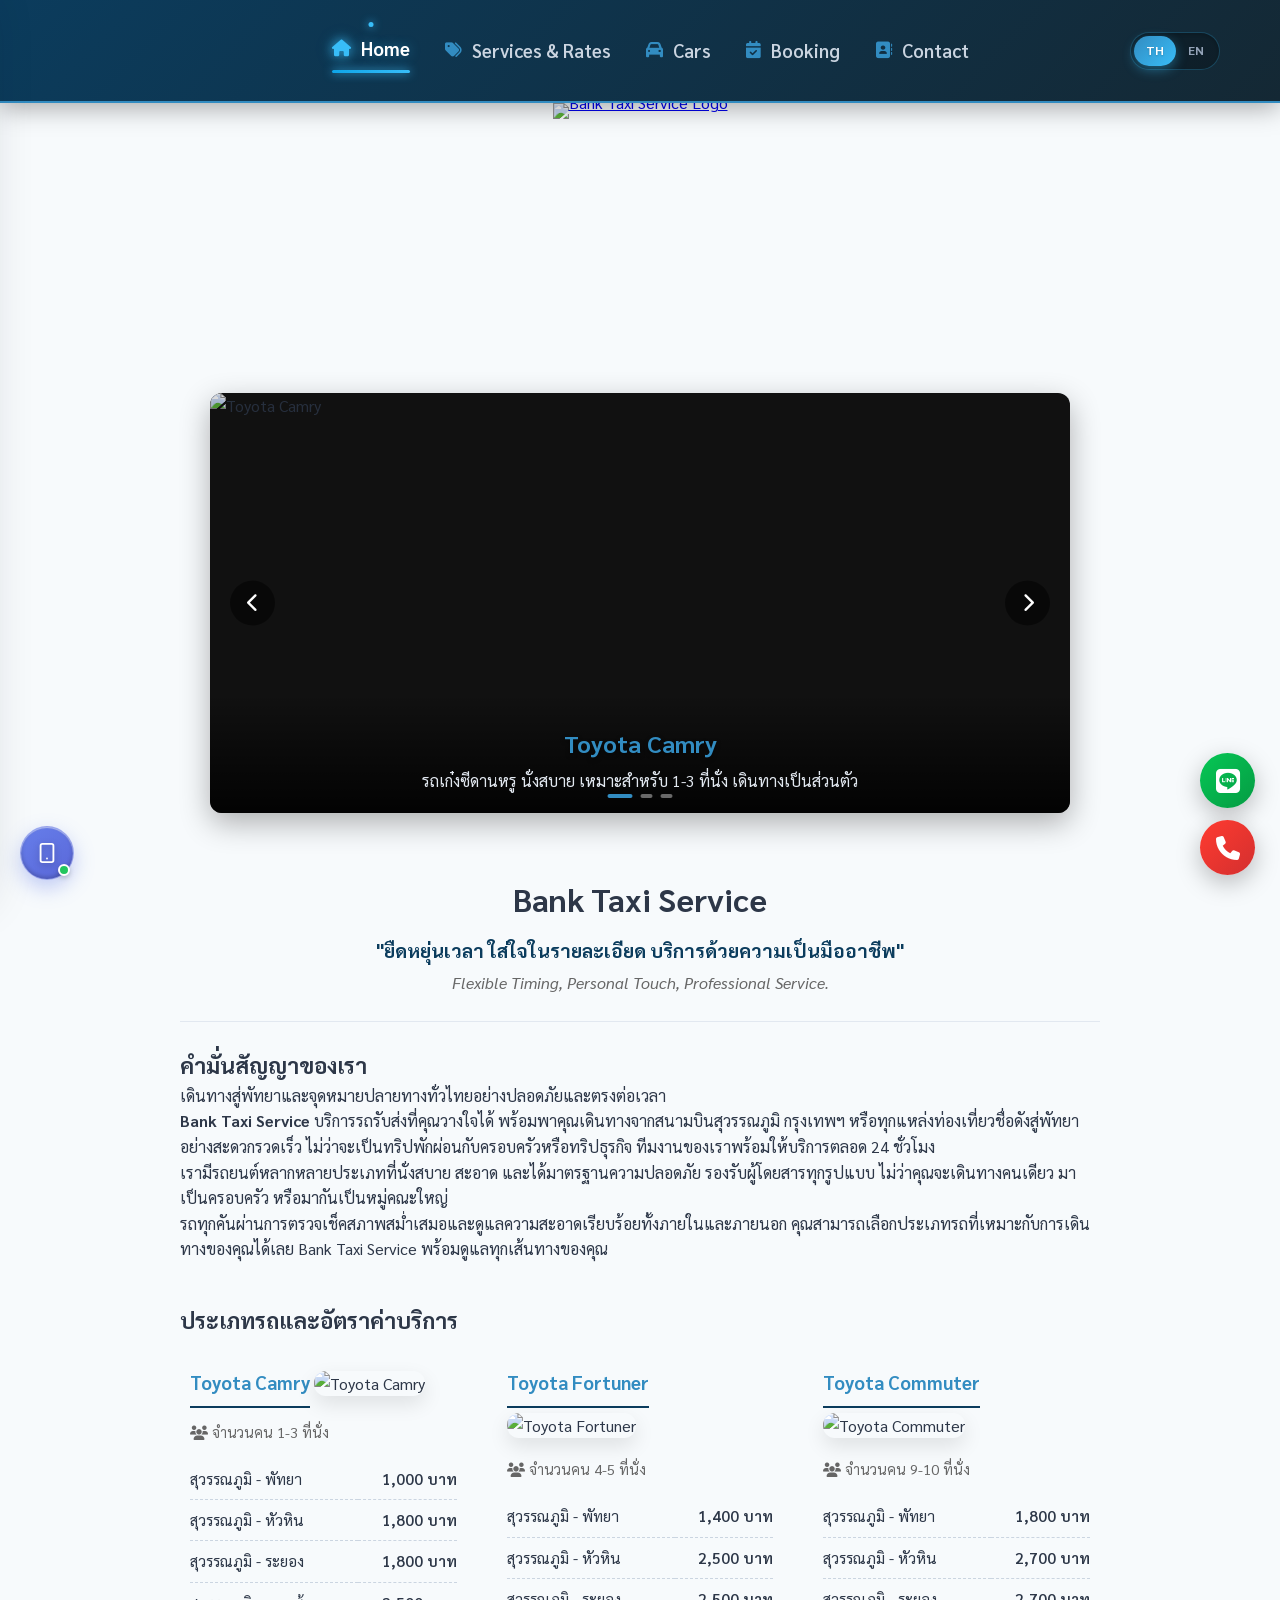
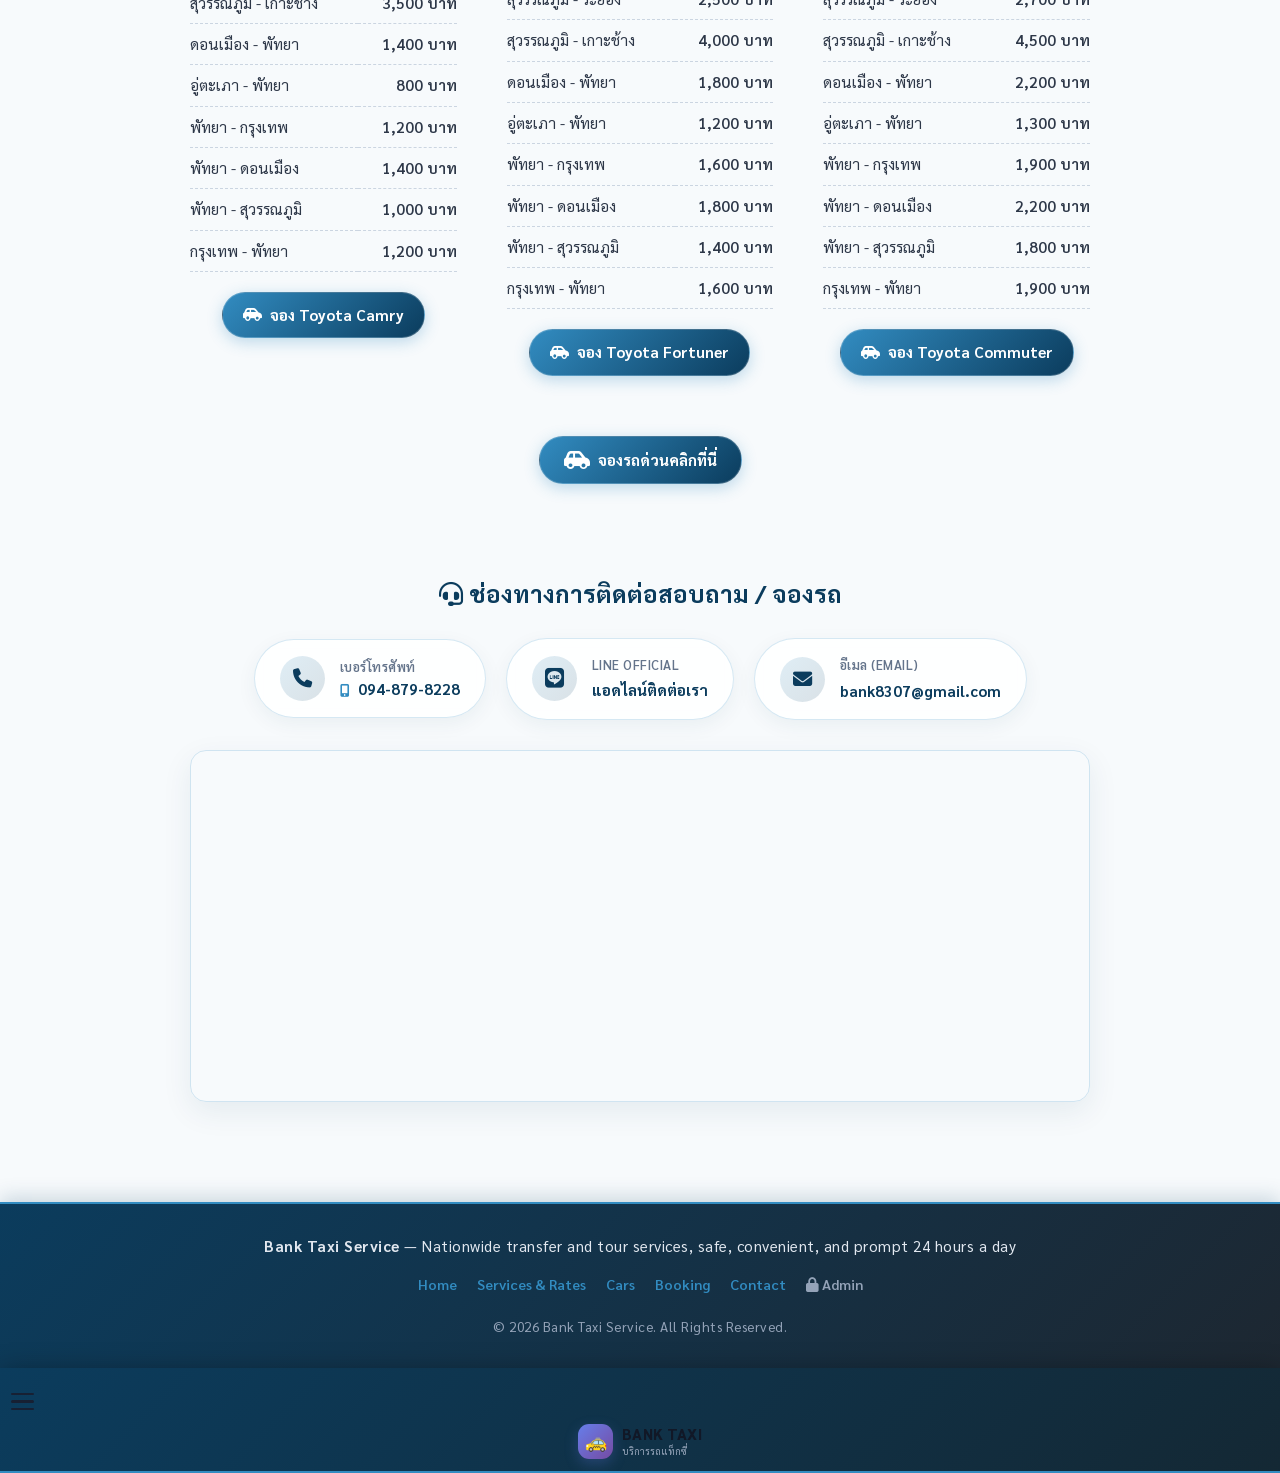
==== commit a41f2768: "update code" ====
--- a/index.html
+++ b/index.html
@@ -1060,6 +1060,8 @@
                 <a href="index.html" class="lang-btn active">TH</a>
                 <a href="index-en.html" class="lang-btn">EN</a>
             </div>
+           
+
 
             <div class="header-container">
                 <!-- Navigation Links -->
@@ -1393,5 +1395,6 @@
             startTimer();
         }
     </script>
+    <script src="mobile-switcher.js"></script>
 </body>
 </html>
--- a/style.css
+++ b/style.css
@@ -324,4 +324,37 @@
         font-size: 1.2rem;
     }
 }
+/* ==========================================================
+   CSS สำหรับโหมดจำลองหน้าจอมือถือ (Mobile Preview Mode)
+   ========================================================== */
+body.mobile-preview-mode {
+    background-color: #1e1e1e !important;
+    display: flex;
+    justify-content: center;
+    align-items: center;
+    min-height: 100vh;
+    margin: 0;
+    overflow-x: hidden;
+}
+
+body.mobile-preview-mode .wrapper-container {
+    width: 375px;
+    min-height: 812px;
+    background: #fff;
+    box-shadow: 0 10px 30px rgba(0,0,0,0.5);
+    border-radius: 40px;
+    overflow-y: auto;
+    border: 10px solid #333;
+    transform: scale(0.85);
+    transform-origin: center;
+    margin: 20px auto;
+}
+
+/* ล็อกตำแหน่งปุ่มสลับโหมดวงกลมให้อยู่นอกกรอบมือถือเสมอ ไม่ให้โดนย่อตาม */
+body.mobile-preview-mode #toggleViewBtn {
+    transform: scale(1) !important; /* ป้องกันไม่ให้ปุ่มโดนย่อตาม scale ของหน้าเว็บ */
+    bottom: 20px !important;
+    right: 20px !important;
+}
+
 }
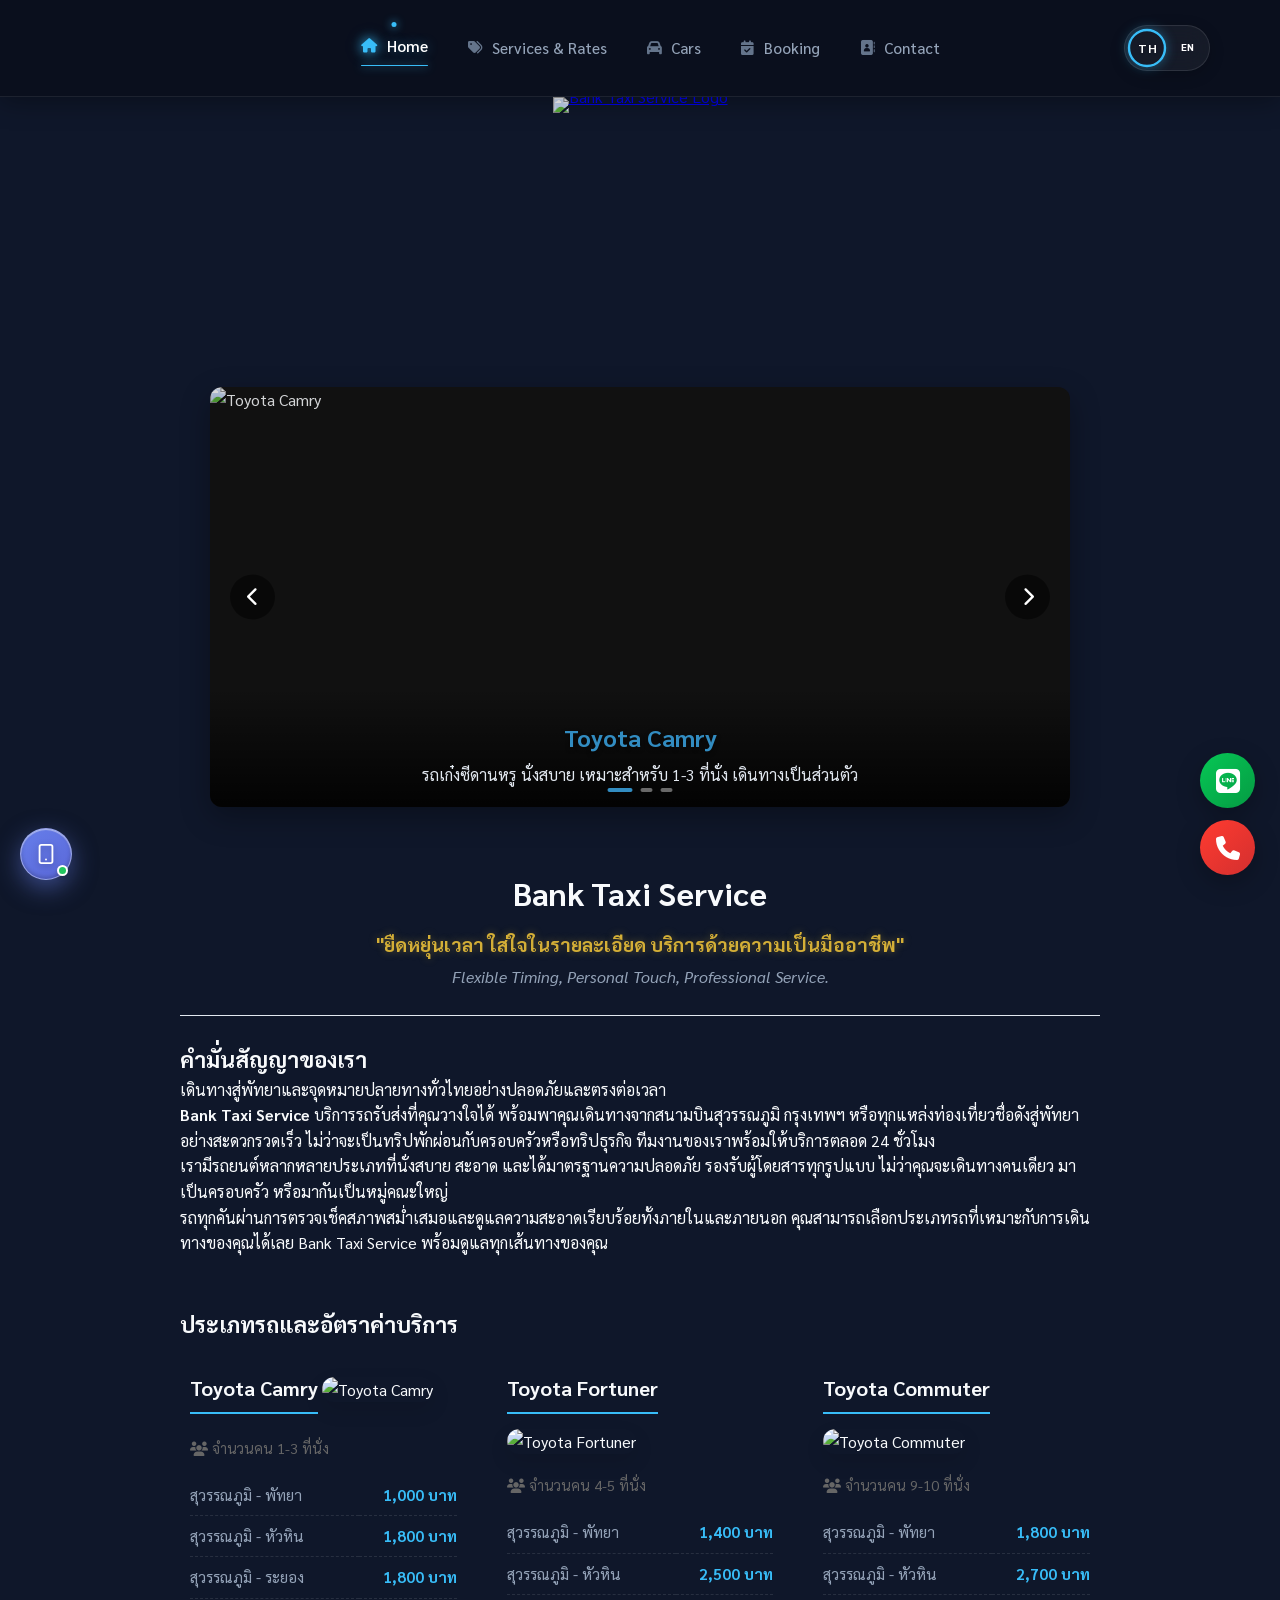
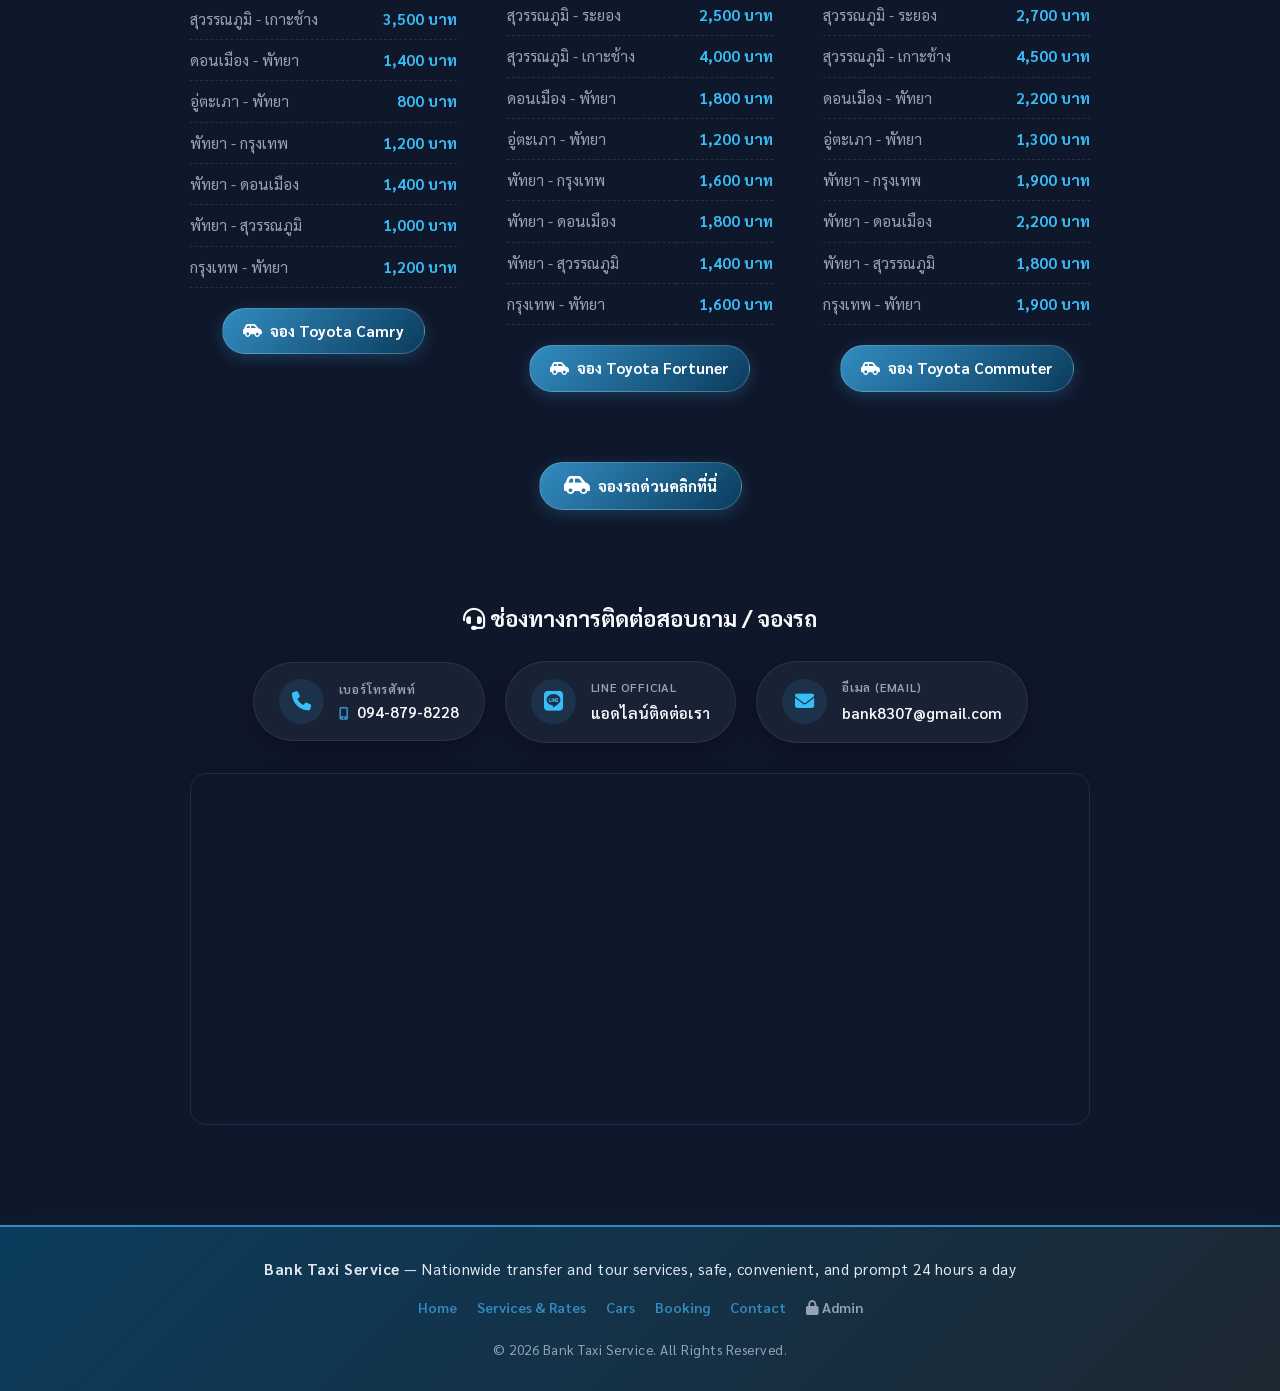
==== commit 536903d3: "update code2" ====
--- a/index.html
+++ b/index.html
@@ -1051,9 +1051,385 @@
 }
 
     </style>
+    <style>
+    /* ==========================================================
+       1. ตัวแปรสีหลักของระบบ (Color Variables)
+       - คุมโทนสีดาร์กพรีเมียม (Dark Navy & Neon Sky Blue)
+       ================================================---------- */
+    :root {
+        --bg-main: #0f172a;          /* สีพื้นหลังหลักของเว็บไซต์ (Dark Slate) */
+        --bg-header: #0a0f1d;        /* สีพื้นหลังส่วน Header ให้เข้มข้นขึ้น */
+        --card-bg: #1e293b;          /* สีพื้นหลังสำหรับกล่องการ์ด / ตาราง / คอนเทนต์ */
+        --accent-glow: #38bdf8;      /* สีฟ้าเรืองแสงไฮไลต์ (Electric Sky Blue) */
+        --text-main: #f8fafc;        /* สีข้อความหลัก (ขาวสว่างอ่านง่าย) */
+        --text-muted: #94a3b8;       /* สีข้อความรอง / ข้อความปกติ (เทาอ่อน) */
+        --border-color: rgba(255, 255, 255, 0.08); /* สีเส้นขอบบางๆ สไตล์กระจก */
+    }
+
+    /* ตั้งค่าเริ่มต้นหน้าเว็บ */
+    body {
+        font-family: 'Sarabun', sans-serif;
+        margin: 0;
+        padding: 0;
+        box-sizing: border-box;
+        background-color: var(--bg-main);
+        color: var(--text-main);
+    }
+
+    /* ==========================================================
+       2. ส่วน HEADER & NAVIGATION (แถบเมนูด้านบนสุด)
+       ========================================================== */
+    header {
+        background: var(--bg-header);
+        position: sticky;
+        top: 0;
+        z-index: 1000;
+        border-bottom: 1px solid var(--border-color);
+    }
+
+    .header-wrapper {
+        position: relative;
+        max-width: 1200px;
+        margin: 0 auto;
+        padding: 16px 30px;
+        display: flex;
+        align-items: center;
+        justify-content: center;
+    }
+
+   /* 🌐 ปุ่มเปลี่ยนภาษา: ดีไซน์ธงวงกลมสุดหรู (Circular Flag Icons) */
+    .language-switcher-top {
+        position: absolute;
+        top: 50%;
+        right: 30px;
+        transform: translateY(-50%);
+        display: flex;
+        align-items: center;
+        gap: 8px; /* เว้นระยะห่างระหว่างธง */
+        background: rgba(255, 255, 255, 0.05);
+        padding: 6px;
+        border-radius: 50px; /* ทรงแคปซูลยาวรองรับธงกลม */
+        border: 1px solid rgba(255, 255, 255, 0.1);
+        backdrop-filter: blur(12px);
+        box-shadow: 0 4px 15px rgba(0, 0, 0, 0.2);
+        z-index: 10;
+    }
+
+    .lang-btn {
+        width: 32px; /* กำหนดขนาดวงกลม */
+        height: 32px;
+        border-radius: 50%; /* ตัดเป็นวงกลม */
+        display: flex;
+        align-items: center;
+        justify-content: center;
+        cursor: pointer;
+        font-size: 0.65rem;
+        font-weight: 800;
+        text-decoration: none;
+        transition: all 0.35s cubic-bezier(0.175, 0.885, 0.32, 1.275);
+        border: 2px solid transparent;
+        color: #fff;
+        overflow: hidden;
+        background-size: cover;
+        background-position: center;
+    }
+
+    /* ใส่ภาพธงแทนพื้นหลัง (เปลี่ยน URL ได้ถ้ามีรูปธงส่วนตัว) */
+    .lang-btn[href*="index.html"]:not([href*="-en"]) {
+        background-image: url('https://upload.wikimedia.org/wikipedia/commons/thumb/a/a9/Flag_of_Thailand.svg/1200px-Flag_of_Thailand.svg.png');
+    }
+
+    .lang-btn[href*="-en"] {
+        background-image: url('https://upload.wikimedia.org/wikipedia/commons/thumb/8/83/Flag_of_the_United_Kingdom_%283-5%29.svg/1200px-Flag_of_the_United_Kingdom_%283-5%29.svg.png');
+    }
+
+    /* เอฟเฟกต์ตอน Hover ให้วงกลมขยายและเรืองแสง */
+    .lang-btn:hover {
+        transform: scale(1.15);
+        box-shadow: 0 0 10px rgba(255, 255, 255, 0.3);
+    }
+
+    /* สถานะ Active: เน้นขอบให้ชัดขึ้นเหมือนเหรียญพรีเมียม */
+    .lang-btn.active {
+        border-color: var(--accent-glow);
+        transform: scale(1.2);
+        box-shadow: 0 0 15px rgba(56, 189, 248, 0.6);
+    }
+
+    .lang-btn:hover {
+        color: #ffffff;
+        background: rgba(255, 255, 255, 0.06);
+    }
+
+    /* ลูกเล่นเมื่อเลือกภาษานั้นๆ (Active) จะมีแสงเรืองแสงพรีเมียม */
+    .lang-btn.active {
+        background: linear-gradient(135deg, #0284c7, #38bdf8);
+        color: #ffffff;
+        font-weight: 700;
+        box-shadow: 0 0 10px rgba(56, 189, 248, 0.4);
+    }
+
+    /* เมนูนำทางตรงกลาง */
+    .header-container {
+        display: flex;
+        justify-content: center;
+        align-items: center;
+    }
+
+    .nav-menu {
+        display: flex;
+        justify-content: center;
+        align-items: center;
+        gap: 40px;
+        list-style: none;
+        margin: 0;
+        padding: 0;
+    }
+
+    .nav-menu a {
+        position: relative;
+        color: var(--text-muted);
+        text-decoration: none;
+        font-size: 0.95rem;
+        font-weight: 500;
+        padding: 8px 0;
+        display: flex;
+        align-items: center;
+        gap: 10px;
+        transition: color 0.25s ease;
+    }
+
+    .nav-menu a i {
+        font-size: 0.9rem;
+        color: #64748b;
+        transition: color 0.25s ease;
+    }
+
+    .nav-menu a:hover {
+        color: #ffffff;
+    }
+
+    .nav-menu a:hover i {
+        color: var(--accent-glow);
+    }
+
+    .nav-menu a::after {
+        content: '';
+        position: absolute;
+        bottom: 0;
+        left: 0;
+        width: 0;
+        height: 1px;
+        background: var(--accent-glow);
+        transition: width 0.3s ease;
+    }
+
+    .nav-menu a:hover::after {
+        width: 100%;
+    }
+
+    .nav-menu a.active {
+        color: #ffffff;
+        font-weight: 600;
+    }
+
+    .nav-menu a.active i {
+        color: var(--accent-glow);
+    }
+
+    .nav-menu a.active::after {
+        width: 100%;
+        background: var(--accent-glow);
+    }
+
+
+    /* ==========================================================
+       4. ส่วนต้อนรับและข้อความแบรนด์ (Hero / Slogan Section)
+       - ปรับโทนสีข้อความให้กลมกลืน ดูแพง อ่านง่าย สบายตา
+       ========================================================== */
+    .brand-hero-section {
+        text-align: center;
+        padding: 40px 20px 20px 20px;
+    }
+
+    .brand-hero-section h2, .brand-title {
+        color: var(--text-main);
+        font-size: 1.8rem;
+        font-weight: 700;
+        margin-bottom: 10px;
+        text-shadow: 0 2px 10px rgba(0, 0, 0, 0.3);
+    }
+
+    .brand-hero-section p, .brand-subtitle {
+        color: var(--accent-glow); /* ปรับเป็นสีฟ้าเรืองแสงอ่อนๆ ให้ดูเด่นและเข้ากับธีมมืด */
+        font-size: 1.05rem;
+        font-weight: 400;
+        line-height: 1.6;
+        margin: 5px 0;
+        opacity: 0.95;
+    }
+
+    .brand-hero-section small, .brand-sub-desc {
+        color: var(--text-muted); /* สีเทาหม่นพรีเมียมสำหรับประโยคภาษาอังกฤษรอง */
+        font-size: 0.9rem;
+        letter-spacing: 0.5px;
+    }
+
+/* ==========================================================
+       5. ส่วนตารางราคา / ประเภทรถ (Rates & Cars Section)
+       - ปรับให้โปร่งโล่ง ไม่มีบล็อกกล่องครอบ (Transparent & Clean)
+       ========================================================== */
+    .rates-section, .car-showcase-box {
+        background: transparent !important;   /* ตัดพื้นหลังออกให้โปร่งใส */
+        border: none !important;              /* เอาเส้นขอบออก */
+        border-radius: 0;                     /* เอาความโค้งออก */
+        padding: 10px 0;                      /* ปรับระยะห่างให้พอดี */
+        box-shadow: none !important;          /* เอาเงาออก */
+        transition: transform 0.3s ease;
+    }
+
+    .rates-section:hover, .car-showcase-box:hover {
+        transform: translateY(-2px);          /* ขยับลอยขึ้นเบาๆ เมื่อเอาเมาส์ชี้ */
+    }
+
+    /* ข้อความชื่อรุ่นรถ (เช่น Toyota Camry) */
+    .car-title, .rate-column h3 {
+        color: var(--text-main) !important;
+        font-size: 1.25rem;
+        font-weight: 700;
+        border-bottom: 2px solid var(--accent-glow) !important;
+        padding-bottom: 8px;
+        display: inline-block;
+        margin-bottom: 15px;
+    }
+
+    /* ตารางราคาด้านใน */
+    .rate-column table td {
+        color: var(--text-muted);
+        border-bottom: 1px dashed rgba(255, 255, 255, 0.1) !important;
+    }
+
+    .rate-column table td:last-child {
+        color: var(--accent-glow); /* เน้นตัวเลขราคาให้มองเห็นชัดเจนสวยงาม */
+        font-weight: 700;
+    }
+
+
+    /* ==========================================================
+       6. ส่วนช่องทางการติดต่อสอบถาม / จองรถ (Contact Section)
+       - ปรับกล่อง Contact ให้เป็นทรงแคปซูลกระจกเงา (Glassmorphism)
+       ========================================================== */
+    .contact-card-section {
+        background: transparent;
+        padding: 30px 10px;
+        margin: 40px auto;
+        text-align: center;
+    }
+
+    .contact-card-section h3 {
+        color: var(--text-main);
+        font-size: 1.4rem;
+        font-weight: 700;
+        margin-bottom: 25px;
+    }
+
+    .contact-item {
+        display: flex;
+        align-items: center;
+        gap: 15px;
+        background: rgba(30, 41, 59, 0.7); /* พื้นหลังกึ่งโปร่งใสสไตล์ดาร์กแก้ว */
+        backdrop-filter: blur(10px);
+        padding: 16px 25px;
+        border-radius: 50px;
+        border: 1px solid var(--border-color);
+        box-shadow: 0 8px 25px rgba(0, 0, 0, 0.3);
+        transition: all 0.3s ease;
+    }
+
+    .contact-item:hover {
+        border-color: var(--accent-glow);
+        transform: translateY(-4px);
+        background: rgba(30, 41, 59, 0.95);
+        box-shadow: 0 12px 30px rgba(56, 189, 248, 0.15);
+    }
+
+    /* ไอคอนช่องทางติดต่อ */
+    .contact-icon {
+        width: 45px;
+        height: 45px;
+        background: rgba(56, 189, 248, 0.1);
+        color: var(--accent-glow);
+        border-radius: 50%;
+        display: flex;
+        align-items: center;
+        justify-content: center;
+        font-size: 1.2rem;
+        transition: all 0.3s ease;
+    }
+
+    .contact-item:hover .contact-icon {
+        background: var(--accent-glow);
+        color: var(--bg-main);
+    }
+
+    .contact-details h4 {
+        color: var(--text-muted);
+        font-size: 0.75rem;
+        text-transform: uppercase;
+        letter-spacing: 0.8px;
+        margin: 0 0 3px 0;
+    }
+
+    .contact-details a, .contact-details p, .phone-link {
+        color: var(--text-main) !important;
+        font-weight: 600;
+        text-decoration: none;
+        transition: color 0.3s ease;
+    }
+
+    .contact-details a:hover {
+        color: var(--accent-glow) !important;
+    }
+
+
+    /* ==========================================================
+       7. Responsive สำหรับหน้าจอโทรศัพท์มือถือ (Mobile View)
+       ========================================================== */
+    @media (max-width: 768px) {
+        .header-wrapper {
+            padding: 12px 15px;
+            justify-content: space-between;
+        }
+
+        .language-switcher-top {
+            position: static;
+            transform: none;
+        }
+
+        .header-container {
+            width: 100%;
+            overflow-x: auto;
+            justify-content: flex-start;
+            scrollbar-width: none;
+        }
+        .header-container::-webkit-scrollbar {
+            display: none;
+        }
+
+        .nav-menu {
+            gap: 24px;
+        }
+
+        .nav-menu a {
+            font-size: 0.88rem;
+            white-space: nowrap;
+        }
+    }
+</style>
 </head>
 <body>
     <header>
+        <link rel="stylesheet" href="https://cdnjs.cloudflare.com/ajax/libs/font-awesome/6.4.0/css/all.min.css">
         <div class="header-wrapper">
             <!-- ปุ่มเปลี่ยนภาษาตรึงมุมขวาบนสุดเสมอ และย่อ/ขยายตามหน้าจออัตโนมัติ -->
             <div class="language-switcher-top">
@@ -1079,7 +1455,7 @@
     <!-- พื้นที่ใส่โลโก้ -->
     <div class="logo-area">
         <a href="index.html">
-            <img src="https://cdn.discordapp.com/attachments/1519030341564764331/1536790163772940398/banktaxiservice-removebg-preview.png?ex=6a7caedf&is=6a7b5d5f&hm=d2f92a8938c5fba8a1c45aa0d7a9c8dda54949da973524910ed694a3c0c37fad&" alt="Bank Taxi Service Logo">
+            <img src="https://media.discordapp.net/attachments/1519030341564764331/1537119036796698634/banktaxiservice.png?ex=6a7de128&is=6a7c8fa8&hm=41f4791e92edf9c8ed1be75942318159da088dcf152b4f154d6ba565cd7b6838&=&format=webp&quality=lossless" alt="Bank Taxi Service Logo">
         </a>
     </div>
 
@@ -1088,7 +1464,7 @@
         <div class="cinema-slider" id="cinemaSlider ">
             <!-- รถคันที่ 1: Toyota Camry -->
             <div class="slide-item active">
-                <img src="https://images.unsplash.com/photo-1621007947382-bb3c3994e3fb?auto=format&fit=crop&w=1200&q=80" alt="Toyota Camry">
+                <img src="https://media.discordapp.net/attachments/1519030341564764331/1536800493102305380/camry.png?ex=6a7d613d&is=6a7c0fbd&hm=871f1c9e944c904bb7b69aeccafc97bb0c91643f2b847a92dfc58f687e47378a&=&format=webp&quality=lossless" alt="Toyota Camry">
                 <div class="slide-caption">
                     <h3>Toyota Camry</h3>
                     <p>รถเก๋งซีดานหรู นั่งสบาย เหมาะสำหรับ 1-3 ที่นั่ง เดินทางเป็นส่วนตัว</p>
@@ -1097,7 +1473,7 @@
 
             <!-- รถคันที่ 2: Toyota Fortuner -->
             <div class="slide-item">
-                <img src="https://images.unsplash.com/photo-1533473359331-0135ef1b58bf?auto=format&fit=crop&w=1200&q=80" alt="Toyota Fortuner">
+                <img src="https://media.discordapp.net/attachments/1519030341564764331/1536800492712362034/fortuner.png?ex=6a7d613d&is=6a7c0fbd&hm=ad7b1af39808447e3ad960c615133a6878b04fbb3dcacaecbc24bd2bdb304916&=&format=webp&quality=lossless" alt="Toyota Fortuner">
                 <div class="slide-caption">
                     <h3>Toyota Fortuner</h3>
                     <p>รถ SUV พรีเมียม ลุยได้ทุกเส้นทาง พื้นที่กว้างขวาง รองรับ 4-5 ที่นั่ง</p>
@@ -1106,7 +1482,7 @@
 
             <!-- รถคันที่ 3: Toyota Commuter -->
             <div class="slide-item">
-                <img src="https://images.unsplash.com/photo-1544620347-c4fd4a3d5957?auto=format&fit=crop&w=1200&q=80" alt="Toyota Commuter">
+                <img src="https://media.discordapp.net/attachments/1519030341564764331/1536800492322029750/commuter.png?ex=6a7d613d&is=6a7c0fbd&hm=95085f88d84468eaab0dc7acfddfb863536caf089fd32ecd88c63e887deb8f12&=&format=webp&quality=lossless" alt="Toyota Commuter">
                 <div class="slide-caption">
                     <h3>Toyota Commuter</h3>
                     <p>รถตู้ VIP ปรับแต่งพิเศษนั่งสบาย เหมาะสำหรับเดินทางเป็นหมู่คณะ 9-10 ที่นั่ง</p>
@@ -1131,14 +1507,15 @@
         <div style="text-align: center; margin-bottom: 10px;">
             <h1>Bank Taxi Service</h1>
             <div class="centered-flex-row" style="margin-top: 10px;">
-                <p style="font-size: 1.2rem; color: var(--primary); font-weight: bold; margin: 0;">
-                    "ยืดหยุ่นเวลา ใส่ใจในรายละเอียด บริการด้วยความเป็นมืออาชีพ"
-                </p>
+               <p style="font-size: 1.2rem; color: #d4af37; font-weight: bold; margin: 0; text-shadow: 0 0 8px rgba(212, 175, 55, 0.4);">
+            "ยืดหยุ่นเวลา ใส่ใจในรายละเอียด บริการด้วยความเป็นมืออาชีพ"
+        </p>
             </div>
            
             <div class="centered-flex-row" style="margin-top: 5px;">
-                <p style="font-style: italic; color: #666; margin: 0;">Flexible Timing, Personal Touch, Professional Service.</p>
-            </div>
+<p style="font-style: italic; color: #94a3b8; margin: 0;">
+            Flexible Timing, Personal Touch, Professional Service.
+        </p>            </div>
         </div>
 
         <hr style="margin: 25px 0; border: 0; border-top: 1px solid #e2e8f0;">
@@ -1160,7 +1537,8 @@
         <!-- 1. Toyota Camry -->
         <div class="rate-column">
             <h3>Toyota Camry</h3>
-            <img src="https://images.unsplash.com/photo-1621007947382-bb3c3994e3fb?auto=format&fit=crop&w=1200&q=80" alt="Toyota Camry">
+                      <img src="https://media.discordapp.net/attachments/1519030341564764331/1536800493102305380/camry.png?ex=6a7d613d&is=6a7c0fbd&hm=871f1c9e944c904bb7b69aeccafc97bb0c91643f2b847a92dfc58f687e47378a&=&format=webp&quality=lossless" alt="Toyota Camry">
+
             <p style="font-size: 0.9rem; color: #666; margin: 8px 0 15px 0;"><i class="fa-solid fa-users"></i> จำนวนคน 1-3 ที่นั่ง</p>
             <table>
                 <tr><td>สุวรรณภูมิ - พัทยา</td><td>1,000 บาท</td></tr>
@@ -1185,7 +1563,8 @@
         <!-- 2. Toyota Fortuner -->
         <div class="rate-column">
             <h3>Toyota Fortuner</h3>
-            <img src="https://images.unsplash.com/photo-1533473359331-0135ef1b58bf?auto=format&fit=crop&w=1200&q=80" alt="Toyota Fortuner">
+                           <img src="https://media.discordapp.net/attachments/1519030341564764331/1536800492712362034/fortuner.png?ex=6a7d613d&is=6a7c0fbd&hm=ad7b1af39808447e3ad960c615133a6878b04fbb3dcacaecbc24bd2bdb304916&=&format=webp&quality=lossless" alt="Toyota Fortuner">
+
             <p style="font-size: 0.9rem; color: #666; margin: 8px 0 15px 0;"><i class="fa-solid fa-users"></i> จำนวนคน 4-5 ที่นั่ง</p>
             <table>
                 <tr><td>สุวรรณภูมิ - พัทยา</td><td>1,400 บาท</td></tr>
@@ -1210,7 +1589,8 @@
         <!-- 3. Toyota Commuter -->
         <div class="rate-column">
             <h3>Toyota Commuter</h3>
-            <img src="https://images.unsplash.com/photo-1544620347-c4fd4a3d5957?auto=format&fit=crop&w=1200&q=80" alt="Toyota Commuter">
+                <img src="https://media.discordapp.net/attachments/1519030341564764331/1536800492322029750/commuter.png?ex=6a7d613d&is=6a7c0fbd&hm=95085f88d84468eaab0dc7acfddfb863536caf089fd32ecd88c63e887deb8f12&=&format=webp&quality=lossless" alt="Toyota Commuter">
+
             <p style="font-size: 0.9rem; color: #666; margin: 8px 0 15px 0;"><i class="fa-solid fa-users"></i> จำนวนคน 9-10 ที่นั่ง</p>
             <table>
                 <tr><td>สุวรรณภูมิ - พัทยา</td><td>1,800 บาท</td></tr>
@@ -1306,8 +1686,7 @@
         </div>
         <p style="font-size: 0.85rem; color: #94a3b8; margin-top: 10px;">&copy; 2026 Bank Taxi Service. All Rights Reserved.</p>
     </div>
-</footer>
-<!-- 👉 2. นำกล่อง Popup สำหรับใส่รหัสมาวางไว้ก่อนปิดแท็ก </body> -->
+
     <div id="adminModal" style="display:none; position:fixed; top:0; left:0; width:100%; height:100%; background:rgba(0,0,0,0.7); z-index:9999; justify-content:center; align-items:center;">
         <div style="background:#ffffff; padding:30px; border-radius:16px; width:300px; text-align:center; box-shadow:0 10px 25px rgba(0,0,0,0.3); font-family:'Sarabun', sans-serif;">
             <h3 style="color:#0b3c5d; margin-top:0;">🔒 Admin Access</h3>
@@ -1318,7 +1697,8 @@
         </div>
     </div>
 </footer>
-<!-- 👉 3. นำ Script JavaScript เช็ครหัสผ่านนี้มาวางไว้คู่กัน -->
+
+
     <script>
         function openAdminModal(event) {
             event.preventDefault();
@@ -1397,4 +1777,5 @@
     </script>
     <script src="mobile-switcher.js"></script>
 </body>
+
 </html>
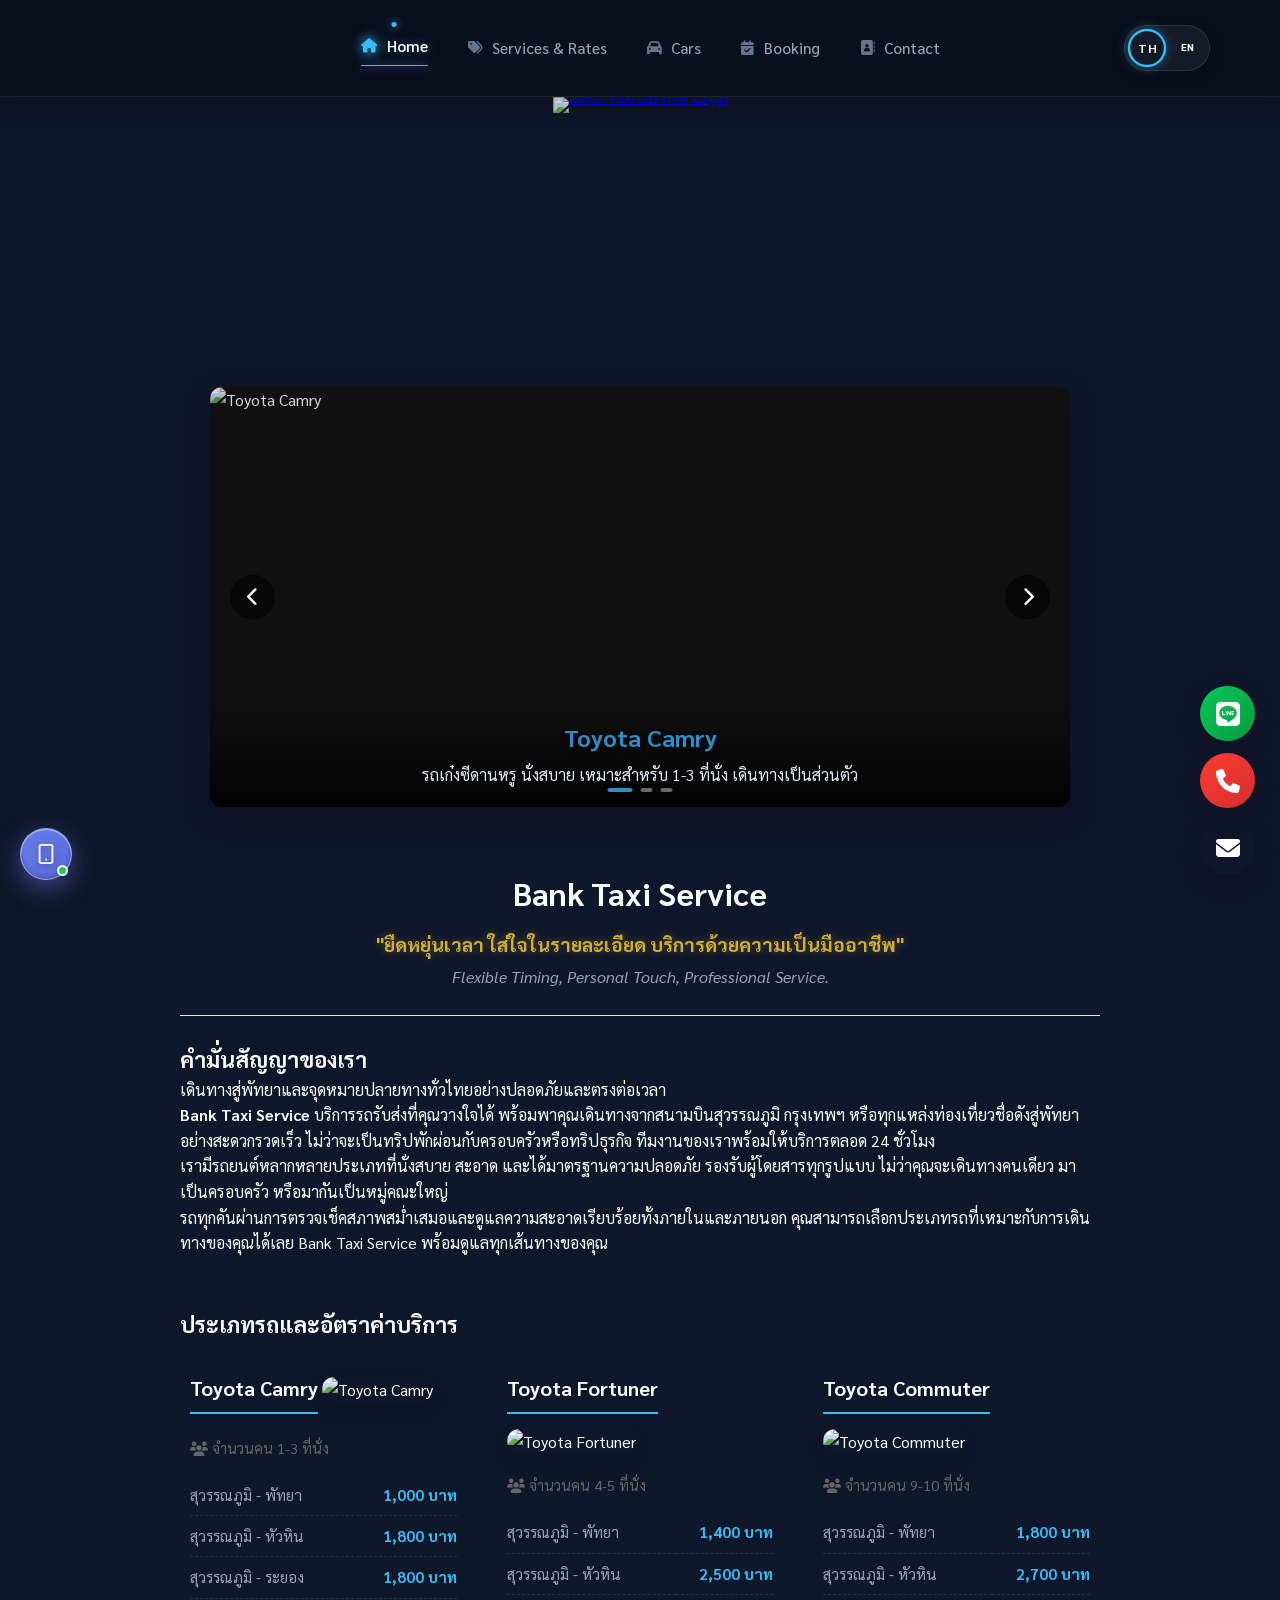
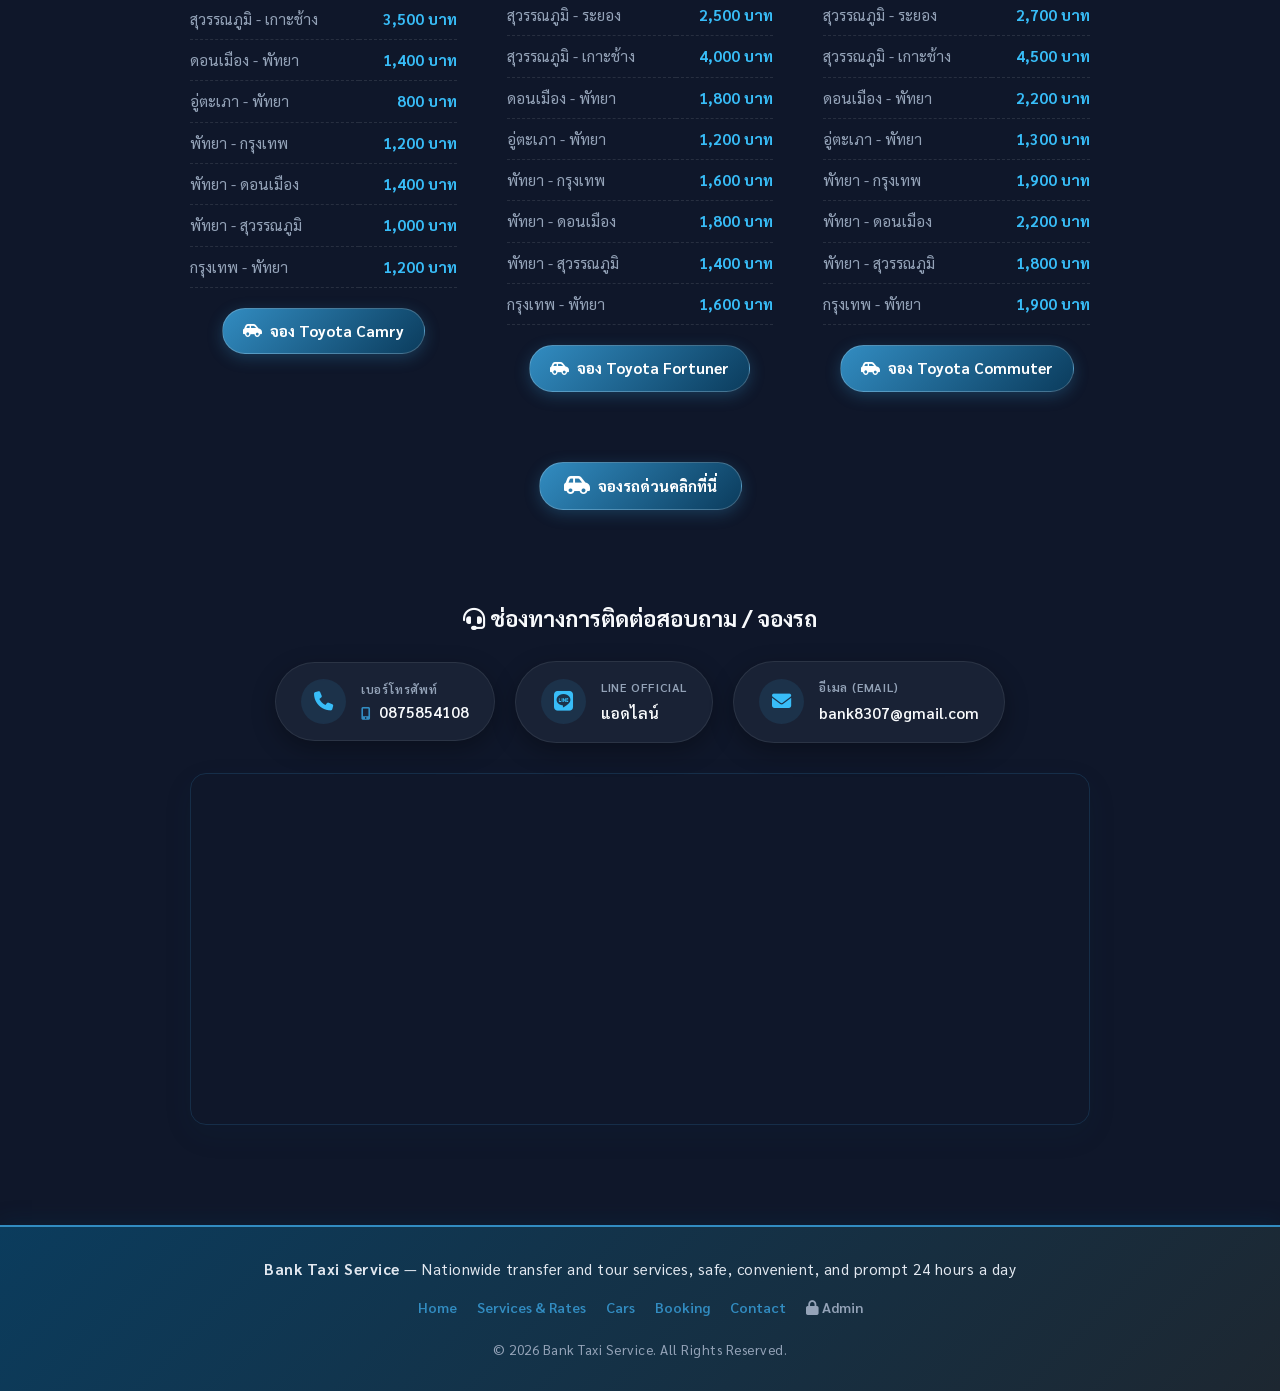
==== commit 39165970: "update code3" ====
--- a/index.html
+++ b/index.html
@@ -1635,7 +1635,7 @@
                 <h4>เบอร์โทรศัพท์</h4>
                 <div class="phone-group">
                 
-                    <a href="tel:0948798228" class="phone-link"><i class="fa-solid fa-mobile-screen-button" style="font-size: 0.8rem; margin-right: 4px; color: #328cc1;"></i> 094-879-8228</a>
+                    <a href="tel:0875854108" class="phone-link"><i class="fa-solid fa-mobile-screen-button" style="font-size: 0.8rem; margin-right: 4px; color: #328cc1;"></i> 0875854108</a>
                 </div>
             </div>
         </div>
@@ -1645,7 +1645,7 @@
             <div class="contact-icon"><i class="fa-brands fa-line"></i></div>
             <div class="contact-details">
                 <h4>LINE Official</h4>
-                <a href="https://line.me/ti/p/ZNqxbWyYwz" target="_blank">แอดไลน์ติดต่อเรา</a>
+                <a href="https://line.me/ti/p/4wD6IYASNu" target="_blank">แอดไลน์</a>
             </div>
         </div>
 
@@ -1667,9 +1667,10 @@
 
 <!-- 🌟 ปุ่มลัดติดต่อด่วนลอยอยู่มุมขวาล่าง -->
 <div class="floating-contact">
-    <a href="https://line.me/ti/p/ZNqxbWyYwz" target="_blank" class="float-btn line" title="แอดไลน์เรา"><i class="fa-brands fa-line"></i></a>
-    <a href="tel:0948798228" class="float-btn phone" title="โทรด่วน 0948798228"><i class="fa-solid fa-phone"></i></a>
-</div>
+        <a href="https://line.me/ti/p/4wD6IYASNu" target="_blank" class="float-btn line" title="แอดไลน์"><i class="fa-brands fa-line"></i></a>
+        <a href="tel:087-585-4108" class="float-btn phone" title="โทรด่วน 087-585-4108"><i class="fa-solid fa-phone"></i></a>
+        <a href="mailto:bank8307@gmail.com" class="float-btn email" title="ส่งอีเมลติดต่อเรา"><i class="fa-solid fa-envelope"></i></a>
+    </div>
 
      <footer>
     <div class="footer-content">
